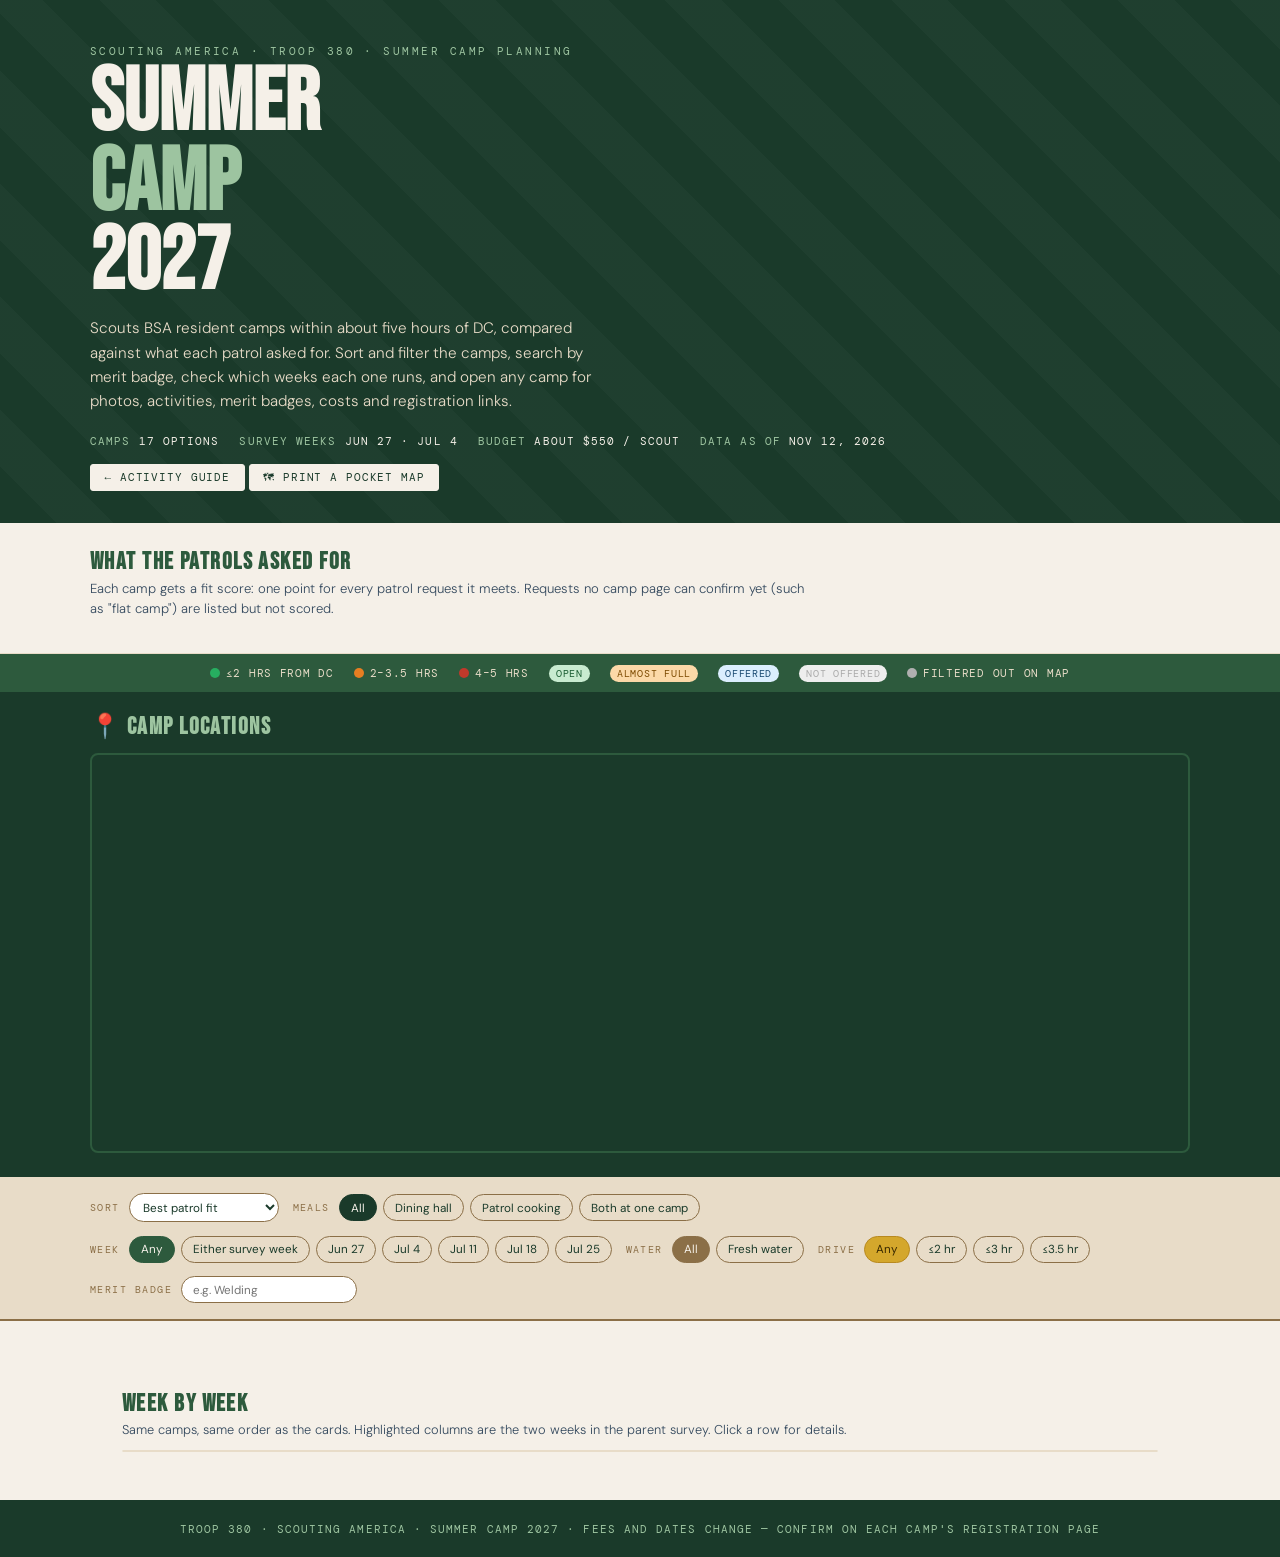
==== summer-camp/index.html @ d1468ee2 "Serve the summer camp page at /summer-camp/ - Move camps.html to summer-camp/index.html (assets via " ====
<!DOCTYPE html>

<html lang="en">
<head>
<meta charset="UTF-8">
<meta name="viewport" content="width=device-width, initial-scale=1.0">
<link rel="canonical" href="https://ajturner.github.io/plan-stuff-a-thon/summer-camp/">
<title>Troop 380 · Summer Camp 2027</title>

<!-- ArcGIS JS SDK 5 -->
<link rel="stylesheet" href="https://js.arcgis.com/5.0/esri/themes/light/main.css">

<!-- Google Fonts -->
<link rel="preconnect" href="https://fonts.googleapis.com">
<link rel="preconnect" href="https://fonts.gstatic.com" crossorigin>
<link href="https://fonts.googleapis.com/css2?family=Bebas+Neue&family=DM+Sans:wght@300;400;500&family=DM+Mono:wght@400;500&display=swap" rel="stylesheet">

<!-- App styles (shared with the activity guide) -->
<link rel="stylesheet" href="../styles.css">

</head>
<body class="camps-page">

<!-- HEADER -->

<header>
  <div class="hdr">
    <div class="troop-label">Scouting America · Troop 380 · Summer Camp Planning</div>
    <h1>Summer<br><em>Camp</em><br>2027</h1>
    <p class="hdr-sub">Scouts BSA resident camps within about five hours of DC, compared against what each patrol asked for. Sort and filter the camps, search by merit badge, check which weeks each one runs, and open any camp for photos, activities, merit badges, costs and registration links.</p>
    <div class="hdr-meta">
      <div><span>Camps</span> <b id="hdrCount">17 options</b></div>
      <div><span>Survey weeks</span> <b>Jun 27 · Jul 4</b></div>
      <div><span>Budget</span> <b>About $550 / Scout</b></div>
      <div><span>Data as of</span> <b>Nov 12, 2026</b></div>
    </div>
    <a class="print-btn page-link" href="../">&#8592; Activity guide</a>
    <a class="print-btn page-link" href="https://ajturner.github.io/pocketmaps/app.html?url=https%3A%2F%2Fajturner.github.io%2Fplan-stuff-a-thon%2Fcamps.geojson&amp;title=Troop+380+Summer+Camp+2027&amp;subtitle=Scout+camps+within+5+hours+of+DC&amp;name=Name&amp;desc=Summary&amp;qrlink=%7BLink%7D" target="_blank" rel="noopener">&#128506; Print a pocket map</a>
  </div>
</header>

<!-- PATROL PREFERENCES -->

<section class="pref-wrap" aria-labelledby="prefTitle">
  <div class="pref-inner">
    <h2 id="prefTitle">What the patrols asked for</h2>
    <p class="pref-sub">Each camp gets a fit score: one point for every patrol request it meets. Requests no camp page can confirm yet (such as "flat camp") are listed but not scored.</p>
    <div class="pref-grid" id="prefGrid"></div>
  </div>
</section>

<!-- LEGEND -->

<div class="legend">
  <div class="leg-item"><div class="leg-dot ld-near"></div>≤2 hrs from DC</div>
  <div class="leg-item"><div class="leg-dot ld-mid"></div>2–3.5 hrs</div>
  <div class="leg-item"><div class="leg-dot ld-far"></div>4–5 hrs</div>
  <div class="leg-item"><span class="wk-pill wk-open">Open</span></div>
  <div class="leg-item"><span class="wk-pill wk-almost">Almost full</span></div>
  <div class="leg-item"><span class="wk-pill wk-listed">Offered</span></div>
  <div class="leg-item"><span class="wk-pill wk-none">Not offered</span></div>
  <div class="leg-item"><div class="leg-dot ld-muted"></div>Filtered out on map</div>
</div>

<!-- MAP -->

<div id="map-wrap">
  <h2>📍 Camp Locations</h2>
  <div id="mapView"></div>
</div>

<!-- SORT + FILTERS -->

<div class="filters">
  <div class="filters-inner">
    <div class="fg">
      <label class="flabel" for="sortSel">Sort</label>
      <select id="sortSel" class="sort-sel">
        <option value="fit">Best patrol fit</option>
        <option value="drive">Shortest drive</option>
        <option value="cost">Lowest youth cost</option>
        <option value="weeks">Most weeks offered</option>
        <option value="merits">Most merit badges</option>
        <option value="name">Name A–Z</option>
      </select>
    </div>
    <div class="fg">
      <span class="flabel">Meals</span>
      <button class="fb on" data-g="meals" data-v="all">All</button>
      <button class="fb" data-g="meals" data-v="dh">Dining hall</button>
      <button class="fb" data-g="meals" data-v="pc">Patrol cooking</button>
      <button class="fb" data-g="meals" data-v="both">Both at one camp</button>
    </div>
    <div class="fg">
      <span class="flabel">Week</span>
      <button class="fb on-t" data-g="week" data-v="all">Any</button>
      <button class="fb" data-g="week" data-v="survey">Either survey week</button>
      <button class="fb" data-g="week" data-v="06-27">Jun 27</button>
      <button class="fb" data-g="week" data-v="07-04">Jul 4</button>
      <button class="fb" data-g="week" data-v="07-11">Jul 11</button>
      <button class="fb" data-g="week" data-v="07-18">Jul 18</button>
      <button class="fb" data-g="week" data-v="07-25">Jul 25</button>
    </div>
    <div class="fg">
      <span class="flabel">Water</span>
      <button class="fb on-s" data-g="water" data-v="all">All</button>
      <button class="fb" data-g="water" data-v="fresh">Fresh water</button>
    </div>
    <div class="fg">
      <span class="flabel">Drive</span>
      <button class="fb on-b" data-g="drive" data-v="all">Any</button>
      <button class="fb" data-g="drive" data-v="120">≤2 hr</button>
      <button class="fb" data-g="drive" data-v="180">≤3 hr</button>
      <button class="fb" data-g="drive" data-v="210">≤3.5 hr</button>
    </div>
    <div class="fg">
      <label class="flabel" for="mbSearch">Merit badge</label>
      <input id="mbSearch" class="mb-search" list="mbList" type="search" placeholder="e.g. Welding" autocomplete="off">
      <datalist id="mbList"></datalist>
    </div>
    <div id="countBadge"></div>
  </div>
</div>

<!-- CARDS -->

<main class="main">
  <div class="grid" id="grid"></div>

  <section class="wk-section" aria-labelledby="wkTitle">
    <h2 id="wkTitle" class="wk-title">Week by week</h2>
    <p class="wk-sub">Same camps, same order as the cards. Highlighted columns are the two weeks in the parent survey. Click a row for details.</p>
    <div class="wk-scroll"><table class="wk-table" id="wkTable"></table></div>
  </section>
</main>

<footer>Troop 380 · Scouting America · Summer Camp 2027 · Fees and dates change — confirm on each camp's registration page</footer>

<!-- OVERLAY -->

<div id="overlay" class="overlay" role="dialog" aria-modal="true" aria-label="Camp details">
  <div class="ol-panel">
    <button class="ol-close" id="olClose" aria-label="Close">✕</button>
    <div class="gallery" id="gallery">
      <button class="g-nav g-prev" id="gPrev" aria-label="Previous photo">&#8249;</button>
      <button class="g-nav g-next" id="gNext" aria-label="Next photo">&#8250;</button>
      <div class="g-dots" id="gDots"></div>
      <div class="g-cap"  id="gCap"></div>
    </div>
    <div class="ol-body">
      <div class="ol-title" id="olTitle"></div>
      <div class="ol-meta"  id="olMeta"></div>
      <p   class="ol-desc"  id="olDesc"></p>
      <div class="ol-weeks" id="olWeeks"></div>
      <div class="detail-grid" id="olGrid"></div>
      <div id="olMerits"></div>
      <div id="olFit"></div>
    </div>
  </div>
</div>

<script type="module" src="../camps.js"></script>

</body>
</html>
---- styles.css ----
/* ── TOKENS ── */
:root {
  --forest: #1a3a2a; --pine: #2d5a3d; --moss: #6b9c78; --fern: #9dc4a0;
  --cream: #f5f0e8; --sand: #e8dcc8; --bark: #8b6f47; --slate: #34495e;
  --c-near: #27ae60; --c-mid: #e67e22; --c-far: #c0392b; --c-xfar: #5b3a8c;
}
* { box-sizing: border-box; margin: 0; padding: 0; }
html, body { height: 100%; }
body { font-family: 'DM Sans', sans-serif; background: var(--cream); color: var(--forest); }

/* ── HEADER ── */
header {
  background: var(--forest); color: var(--cream);
  padding: 2.75rem 2rem 2rem; position: relative; overflow: hidden;
}
header::before {
  content: ''; position: absolute; inset: 0;
  background: repeating-linear-gradient(45deg, transparent, transparent 40px,
    rgba(255,255,255,.025) 40px, rgba(255,255,255,.025) 80px);
  pointer-events: none;
}
.hdr { max-width: 1100px; margin: 0 auto; position: relative; }
.troop-label {
  font-family: 'DM Mono', monospace; font-size: .7rem;
  letter-spacing: .22em; text-transform: uppercase; color: var(--fern); margin-bottom: .4rem;
}
h1 {
  font-family: 'Bebas Neue', sans-serif;
  font-size: clamp(2.8rem, 7vw, 5.5rem); line-height: .9;
  color: var(--cream); margin-bottom: .9rem;
}
h1 em { color: var(--fern); font-style: normal; }
.hdr-sub { font-size: .95rem; color: var(--sand); max-width: 520px; line-height: 1.6; font-weight: 300; }
.hdr-meta {
  margin-top: 1.25rem; display: flex; flex-wrap: wrap; gap: 1.25rem;
  font-family: 'DM Mono', monospace; font-size: .68rem; letter-spacing: .1em; text-transform: uppercase;
}
.hdr-meta span { color: var(--fern); }
.hdr-meta b { color: var(--cream); font-weight: 400; }

/* ── LEGEND ── */
.legend {
  background: var(--pine); padding: .65rem 2rem;
  display: flex; flex-wrap: wrap; gap: 1.25rem; justify-content: center;
}
.leg-item {
  display: flex; align-items: center; gap: .35rem;
  font-family: 'DM Mono', monospace; font-size: .66rem;
  color: var(--sand); letter-spacing: .07em; text-transform: uppercase;
}
.leg-dot { width: 10px; height: 10px; border-radius: 50%; flex-shrink: 0; }
.leg-pill {
  padding: 2px 8px; border-radius: 3px;
  font-family: 'DM Mono', monospace; font-size: .62rem;
}

/* ── MAP ── */
#map-wrap { background: var(--forest); padding: 1.25rem 2rem 1.5rem; }
#map-wrap h2 {
  font-family: 'Bebas Neue', sans-serif; font-size: 1.5rem;
  color: var(--fern); letter-spacing: .06em;
  max-width: 1100px; margin: 0 auto .75rem;
}
#mapView {
  height: 400px; max-width: 1100px; margin: 0 auto;
  border-radius: 8px; border: 2px solid var(--pine);
  overflow: hidden;
}

/* ── FILTERS ── */
.filters {
  background: var(--sand); padding: 1rem 2rem;
  border-bottom: 2px solid var(--bark);
  position: sticky; top: 0; z-index: 100;
}
.filters-inner {
  max-width: 1100px; margin: 0 auto;
  display: flex; flex-wrap: wrap; gap: .85rem; align-items: center;
}
.fg { display: flex; flex-wrap: wrap; gap: .35rem; align-items: center; }
.flabel {
  font-family: 'DM Mono', monospace; font-size: .62rem;
  letter-spacing: .15em; text-transform: uppercase;
  color: var(--bark); margin-right: .2rem; white-space: nowrap;
}
.fb {
  padding: .28rem .7rem; border: 1.5px solid var(--bark); border-radius: 20px;
  background: transparent; color: var(--forest);
  font-family: 'DM Sans', sans-serif; font-size: .73rem;
  cursor: pointer; transition: all .14s; white-space: nowrap;
}
.fb:hover { background: var(--forest); color: var(--cream); border-color: var(--forest); }
.fb.on { background: var(--forest); color: var(--cream); border-color: var(--forest); }
.fb.on-t { background: var(--pine); color: var(--cream); border-color: var(--pine); }
.fb.on-s { background: var(--bark); color: var(--cream); border-color: var(--bark); }
.fb.on-b { background: #d4a72c; color: #3a2a00; border-color: #b8891f; }
.fb.on-h { background: #5b3a8c; color: #fff; border-color: #43296a; }
#countBadge {
  margin-left: auto; font-family: 'DM Mono', monospace;
  font-size: .68rem; color: var(--bark); letter-spacing: .07em; white-space: nowrap;
}

/* ── GRID ── */
.main { max-width: 1100px; margin: 0 auto; padding: 1.75rem 2rem 3rem; }
.grid { display: grid; grid-template-columns: repeat(auto-fill, minmax(295px, 1fr)); gap: 1.1rem; }

/* ── CARD ── */
.card {
  background: #fff; border-radius: 8px; border: 1.5px solid var(--sand);
  overflow: hidden; display: flex; flex-direction: column;
  cursor: pointer; transition: transform .14s, box-shadow .14s;
}
.card:hover { transform: translateY(-3px); box-shadow: 0 8px 22px rgba(26,58,42,.13); }
.card:focus-visible { outline: 2px solid var(--pine); outline-offset: 2px; }
.c-stripe { height: 5px; }
.s-near { background: var(--c-near); }
.s-mid  { background: var(--c-mid);  }
.s-far  { background: var(--c-far);  }
.s-xfar { background: var(--c-xfar); }
.c-body { padding: .95rem 1.05rem .8rem; flex: 1; display: flex; flex-direction: column; gap: .5rem; }
.c-top  { display: flex; justify-content: space-between; align-items: flex-start; gap: .45rem; }
.c-title {
  font-family: 'Bebas Neue', sans-serif; font-size: 1.1rem;
  letter-spacing: .04em; color: var(--forest); line-height: 1.1; flex: 1;
}
.dbadge {
  font-family: 'DM Mono', monospace; font-size: .63rem;
  padding: 2px 7px; border-radius: 3px; white-space: nowrap; flex-shrink: 0; font-weight: 500;
}
.d-near { background: #d5f5e0; color: #1a6b37; }
.d-mid  { background: #fde8cc; color: #7d4b0a; }
.d-far  { background: #fad7d5; color: #7b1c19; }
.d-xfar { background: #e6dcf5; color: #3d2463; }

/* Season dots */
.seas { display: flex; gap: 3px; }
.sd {
  width: 22px; height: 16px; border-radius: 3px;
  font-size: .58rem; font-family: 'DM Mono', monospace;
  display: flex; align-items: center; justify-content: center;
  font-weight: 500; opacity: .2;
}
.sd.on { opacity: 1; }
.sd-sp { background: #c8ebd0; color: #1a5c32; }
.sd-su { background: #fce4b0; color: #7d4a00; }
.sd-fa { background: #f5c8a8; color: #7d3010; }
.sd-wi { background: #c8dcf0; color: #1a3a5c; }

/* Tag badges */
.tags { display: flex; flex-wrap: wrap; gap: 3px; }
.tag {
  font-size: .62rem; padding: 2px 7px; border-radius: 3px;
  font-family: 'DM Mono', monospace; letter-spacing: .03em; font-weight: 500;
}
.t-day   { background: #dbeefe; color: #1a4a72; }
.t-over  { background: #e8dff8; color: #3d2070; }
.t-bike  { background: #fff0cc; color: #7d5200; }
.t-beach { background: #ccf0ea; color: #0a5a4a; }
.t-merit { background: #fce4ee; color: #72103a; }
.t-bsa   { background: #ffe0cc; color: #7d3000; }
.t-baloo { background: #fff3b0; color: #6a4f00; border: 1px solid #d4a72c; }
.t-ha    { background: #e6dcf5; color: #3d2463; border: 1px solid #5b3a8c; }
.t-def   { background: #eee;    color: #555;    }

.c-desc { font-size: .8rem; color: var(--slate); line-height: 1.55; font-weight: 300; flex: 1; }
.c-cost { display: flex; align-items: center; gap: .35rem; }
.cost-lbl { font-family: 'DM Mono', monospace; font-size: .58rem; text-transform: uppercase; letter-spacing: .1em; color: var(--bark); }
.cost-val { font-family: 'DM Mono', monospace; font-size: .73rem; font-weight: 500; color: var(--forest); }
.c-foot { padding: .55rem 1.05rem .7rem; border-top: 1px solid var(--sand); }
.detail-btn {
  font-size: .7rem; font-family: 'DM Mono', monospace; color: var(--pine);
  background: none; border: 1px solid var(--pine); border-radius: 3px;
  padding: 3px 9px; cursor: pointer; letter-spacing: .04em; text-transform: uppercase;
  transition: all .14s;
}
.detail-btn:hover { background: var(--pine); color: var(--cream); }

.empty {
  grid-column: 1 / -1; text-align: center; padding: 3.5rem 2rem; color: var(--bark);
  font-size: .9rem;
}

/* ── OVERLAY ── */
.overlay {
  display: none; position: fixed; inset: 0; z-index: 500;
  background: rgba(10,20,15,.8); backdrop-filter: blur(3px);
  overflow-y: auto; padding: 1.5rem 1rem;
  align-items: flex-start; justify-content: center;
}
.overlay.open { display: flex; }
.ol-panel {
  background: var(--cream); border-radius: 10px;
  max-width: 760px; width: 100%; position: relative;
  overflow: hidden; box-shadow: 0 18px 55px rgba(0,0,0,.45);
  margin: auto;
}
.ol-close {
  position: absolute; top: .85rem; right: .85rem; z-index: 10;
  background: rgba(0,0,0,.48); color: #fff; border: none;
  border-radius: 50%; width: 32px; height: 32px; font-size: 1rem;
  cursor: pointer; display: flex; align-items: center; justify-content: center;
  transition: background .14s; line-height: 1;
}
.ol-close:hover { background: var(--c-far); }

/* Gallery */
.gallery {
  position: relative; height: 270px; background: var(--forest);
  overflow: hidden; flex-shrink: 0;
}
.g-img {
  position: absolute; inset: 0; width: 100%; height: 100%;
  object-fit: cover; opacity: 0; transition: opacity .3s;
}
.g-img.on { opacity: 1; }
.g-nav {
  position: absolute; top: 50%; transform: translateY(-50%);
  background: rgba(0,0,0,.42); color: #fff; border: none;
  border-radius: 50%; width: 34px; height: 34px; font-size: 1.2rem;
  cursor: pointer; z-index: 3; display: flex; align-items: center;
  justify-content: center; transition: background .14s; line-height: 1; padding: 0;
}
.g-nav:hover { background: rgba(0,0,0,.72); }
.g-prev { left: .65rem; } .g-next { right: .65rem; }
.g-dots {
  position: absolute; bottom: 2.6rem; left: 50%;
  transform: translateX(-50%); display: flex; gap: .35rem; z-index: 3;
}
.g-dot {
  width: 7px; height: 7px; border-radius: 50%; border: none; padding: 0;
  background: rgba(255,255,255,.38); cursor: pointer; transition: background .14s;
}
.g-dot.on { background: #fff; }
.g-cap {
  position: absolute; bottom: 0; left: 0; right: 0; z-index: 3;
  padding: .4rem .7rem; min-height: 1.8rem;
  background: linear-gradient(transparent, rgba(0,0,0,.52));
  font-size: .62rem; font-family: 'DM Mono', monospace;
  color: rgba(255,255,255,.82); letter-spacing: .04em; text-transform: uppercase;
}
.g-loader {
  position: absolute; inset: 0; z-index: 2;
  display: flex; flex-direction: column;
  align-items: center; justify-content: center; gap: .65rem;
  color: rgba(255,255,255,.55); font-family: 'DM Mono', monospace;
  font-size: .72rem; letter-spacing: .07em;
}
.spinner {
  width: 28px; height: 28px; border-radius: 50%;
  border: 3px solid rgba(255,255,255,.18);
  border-top-color: rgba(255,255,255,.72);
  animation: spin .75s linear infinite;
}
@keyframes spin { to { transform: rotate(360deg); } }
.g-empty {
  position: absolute; inset: 0; z-index: 2;
  display: flex; align-items: center; justify-content: center;
  color: rgba(255,255,255,.38); font-family: 'DM Mono', monospace;
  font-size: .78rem; text-align: center; padding: 1rem;
}

/* Overlay body */
.ol-body { padding: 1.35rem 1.5rem 1.5rem; }
.ol-title {
  font-family: 'Bebas Neue', sans-serif; font-size: 1.7rem;
  letter-spacing: .05em; color: var(--forest); margin-bottom: .55rem; line-height: 1;
}
.ol-meta { display: flex; flex-wrap: wrap; gap: .38rem; margin-bottom: .8rem; }
.ol-desc { font-size: .88rem; color: var(--slate); line-height: 1.65; margin-bottom: 1.15rem; font-weight: 300; }
.detail-grid { display: grid; grid-template-columns: 1fr 1fr; gap: .9rem; margin-bottom: .9rem; }
.dbox { background: #fff; border: 1px solid var(--sand); border-radius: 6px; padding: .8rem; }
.dbox-title {
  font-family: 'DM Mono', monospace; font-size: .62rem;
  text-transform: uppercase; letter-spacing: .12em;
  color: var(--bark); margin-bottom: .5rem;
}
.cost-big { font-family: 'Bebas Neue', sans-serif; font-size: 1.35rem; color: var(--pine); letter-spacing: .05em; }
.cost-note { font-size: .76rem; color: var(--slate); margin-top: .2rem; font-weight: 300; line-height: 1.5; }
.site-link {
  display: inline-block; margin-top: .45rem; font-size: .7rem;
  font-family: 'DM Mono', monospace; color: #2471a3;
  text-decoration: none; border-bottom: 1px solid #2471a3;
}
.site-link:hover { color: var(--pine); border-color: var(--pine); }
.req-list { list-style: none; display: flex; flex-direction: column; gap: .32rem; }
.req-list li {
  font-size: .8rem; color: var(--slate); line-height: 1.45;
  padding-left: 1rem; position: relative;
}
.req-list li::before { content: '→'; position: absolute; left: 0; color: var(--moss); font-size: .72rem; }
.merits-box { background: #fff; border: 1px solid var(--sand); border-radius: 6px; padding: .8rem; }
.merit-chips { display: flex; flex-wrap: wrap; gap: .38rem; margin-top: .38rem; }
.merit-chip {
  background: #fce4ee; color: #72103a; border-radius: 4px;
  padding: 2px 9px; font-family: 'DM Mono', monospace; font-size: .67rem; font-weight: 500;
}

/* ── OVERLAY MINI-MAPS ── */
.ol-maps {
  display: grid; grid-template-columns: 3fr 2fr; gap: .75rem; margin-bottom: 1.15rem;
}
.ol-map-label {
  font-family: 'DM Mono', monospace; font-size: .62rem;
  text-transform: uppercase; letter-spacing: .12em;
  color: var(--bark); margin-bottom: .3rem;
}
#olMapDetail, #olMapContext {
  height: 200px; border-radius: 6px;
  border: 1px solid var(--sand); overflow: hidden;
}

/* ArcGIS popup overrides */
.esri-widget { font-family: 'DM Sans', sans-serif !important; }
.esri-popup__header-title { font-family: 'Bebas Neue', sans-serif !important; font-size: 1.05rem !important; }

/* Footer */
footer {
  background: var(--forest); color: var(--fern); text-align: center;
  padding: 1.35rem; font-family: 'DM Mono', monospace;
  font-size: .67rem; letter-spacing: .1em; text-transform: uppercase;
}

@media (max-width: 600px) {
  header, #map-wrap, .filters, .main { padding-left: 1rem; padding-right: 1rem; }
  #mapView { height: 260px; }
  .detail-grid { grid-template-columns: 1fr; }
  .overlay { padding: .5rem; }
  .ol-body { padding: 1rem; }
  .gallery { height: 200px; }
  .ol-maps { grid-template-columns: 1fr; }
}

/* ═══════════════════════════════════════════════════════════════════════════
   PRINT BUTTONS (screen)
   ═══════════════════════════════════════════════════════════════════════════ */
.print-btn {
  display: inline-flex; align-items: center; gap: .35rem;
  padding: .35rem .85rem; margin-top: 1rem;
  background: var(--cream); color: var(--forest);
  border: 1.5px solid var(--cream); border-radius: 3px;
  font-family: 'DM Mono', monospace; font-size: .68rem;
  letter-spacing: .08em; text-transform: uppercase;
  cursor: pointer; transition: all .14s;
}
.print-btn:hover { background: var(--fern); border-color: var(--fern); color: var(--forest); }
.print-btn-inline {
  background: transparent; color: var(--pine); border-color: var(--pine);
  margin-top: 1rem; padding: .3rem .7rem; font-size: .66rem;
}
.print-btn-inline:hover { background: var(--pine); color: var(--cream); }

/* Notes section in overlay — hidden on screen, only shown when printing single */
.notes-block { display: none; }

/* ═══════════════════════════════════════════════════════════════════════════
   PRINT STYLES — MODE A: full index (everything visible)
   Used when printing without .print-single class on body
   ═══════════════════════════════════════════════════════════════════════════ */
@media print {
  /* Reset page setup */
  @page {
    size: letter portrait;
    margin: 0.5in;
  }
  html, body { background: #fff !important; color: #000 !important; }
  body { font-family: 'DM Sans', Arial, sans-serif; font-size: 10pt; }

  /* Hide interactive / non-printable elements */
  .filters, .legend, footer, .overlay, .print-btn, #map-wrap,
  .leaflet-container, .esri-view, .detail-btn, .c-foot {
    display: none !important;
  }

  /* Header — compact print version */
  header {
    background: #fff !important; color: #000 !important;
    padding: 0 0 .25in 0 !important; border-bottom: 2px solid #1a3a2a;
    margin-bottom: .25in;
  }
  header::before { display: none !important; }
  .troop-label { color: #2d5a3d !important; font-size: 8pt; margin-bottom: 4pt; }
  h1 {
    color: #1a3a2a !important; font-size: 32pt !important;
    line-height: 1 !important; margin-bottom: 6pt !important;
  }
  h1 br { display: inline; }
  h1 br + em::before { content: ' '; }
  h1 em { color: #2d5a3d !important; }
  .hdr-sub { color: #333 !important; font-size: 9pt; margin-bottom: 4pt; }
  .hdr-meta { font-size: 8pt; color: #555 !important; gap: .75rem; margin-top: 4pt; }
  .hdr-meta span { color: #2d5a3d !important; }
  .hdr-meta b { color: #000 !important; }

  /* Card grid — 2 columns for print */
  .main { padding: 0 !important; max-width: none !important; }
  .grid {
    grid-template-columns: 1fr 1fr !important;
    gap: 8pt !important;
  }

  /* Cards — print appearance */
  .card {
    background: #fff !important; box-shadow: none !important;
    border: 1px solid #888 !important; border-radius: 4pt !important;
    transform: none !important; page-break-inside: avoid;
    break-inside: avoid;
  }
  .c-stripe { height: 3pt !important; }
  .s-near { background: #27ae60 !important; -webkit-print-color-adjust: exact; print-color-adjust: exact; }
  .s-mid  { background: #e67e22 !important; -webkit-print-color-adjust: exact; print-color-adjust: exact; }
  .s-far  { background: #c0392b !important; -webkit-print-color-adjust: exact; print-color-adjust: exact; }
  .s-xfar { background: #5b3a8c !important; -webkit-print-color-adjust: exact; print-color-adjust: exact; }
  .c-body { padding: 6pt 8pt !important; gap: 4pt !important; }
  .c-title { font-size: 12pt !important; color: #000 !important; }
  .c-desc { font-size: 8.5pt !important; color: #333 !important; line-height: 1.35 !important; }
  .dbadge, .tag, .sd {
    -webkit-print-color-adjust: exact !important;
    print-color-adjust: exact !important;
  }
  .sd { width: 18pt !important; height: 12pt !important; font-size: 6pt !important; }
  .tag { font-size: 6.5pt !important; padding: 1pt 5pt !important; }
  .dbadge { font-size: 7pt !important; }
  .cost-lbl { font-size: 6.5pt !important; }
  .cost-val { font-size: 8pt !important; }

  /* Force colors to print on Chrome/Edge/Safari */
  * {
    -webkit-print-color-adjust: exact !important;
    print-color-adjust: exact !important;
  }
}

/* ═══════════════════════════════════════════════════════════════════════════
   PRINT STYLES — MODE B: single activity sheet (one-pager)
   Activated when body has .print-single class
   ═══════════════════════════════════════════════════════════════════════════ */
@media print {
  body.print-single header,
  body.print-single .grid,
  body.print-single .main,
  body.print-single .legend {
    display: none !important;
  }

  /* Show overlay panel as the print content, but stripped of overlay backdrop */
  body.print-single .overlay {
    display: block !important;
    position: static !important;
    background: none !important;
    backdrop-filter: none !important;
    padding: 0 !important;
    overflow: visible !important;
  }
  body.print-single .ol-panel {
    box-shadow: none !important;
    border-radius: 0 !important;
    max-width: none !important;
    width: 100% !important;
    background: #fff !important;
    margin: 0 !important;
  }
  body.print-single .ol-close,
  body.print-single .g-nav,
  body.print-single .g-dots,
  body.print-single .print-btn,
  body.print-single .g-loader,
  body.print-single .ol-maps {
    display: none !important;
  }

  /* Print header for single activity sheet */
  body.print-single .ol-panel::before {
    content: 'Troop 380  ·  Activity Planning Sheet';
    display: block;
    font-family: 'DM Mono', monospace;
    font-size: 8pt;
    letter-spacing: .15em;
    text-transform: uppercase;
    color: #2d5a3d;
    border-bottom: 2px solid #1a3a2a;
    padding-bottom: 4pt;
    margin-bottom: 8pt;
  }

  /* Gallery — show only the active image, smaller for print */
  body.print-single .gallery {
    height: 2in !important;
    background: #fff !important;
    border: 1px solid #ccc;
    margin-bottom: 10pt;
    page-break-inside: avoid;
  }
  body.print-single .g-img {
    position: static !important;
    height: 100% !important;
    width: 100% !important;
    object-fit: cover !important;
    display: none !important;
  }
  body.print-single .g-img.on {
    display: block !important;
    opacity: 1 !important;
  }
  body.print-single .g-cap {
    position: static !important;
    background: none !important;
    color: #555 !important;
    font-size: 7.5pt !important;
    padding: 2pt 0 !important;
    text-align: left;
  }
  body.print-single .g-empty {
    color: #888 !important;
    font-size: 9pt !important;
  }

  /* Body of the activity sheet */
  body.print-single .ol-body { padding: 0 !important; }
  body.print-single .ol-title {
    font-size: 26pt !important;
    color: #1a3a2a !important;
    margin-bottom: 6pt !important;
  }
  body.print-single .ol-meta {
    margin-bottom: 8pt !important;
    gap: 4pt !important;
  }
  body.print-single .ol-meta .tag,
  body.print-single .ol-meta .dbadge {
    font-size: 8pt !important;
    padding: 2pt 7pt !important;
  }
  body.print-single .ol-desc {
    font-size: 10pt !important;
    color: #222 !important;
    margin-bottom: 10pt !important;
  }

  body.print-single .detail-grid {
    grid-template-columns: 1fr 1fr !important;
    gap: 8pt !important;
    margin-bottom: 8pt !important;
  }
  body.print-single .dbox {
    border: 1px solid #888 !important;
    background: #fafaf5 !important;
    padding: 7pt !important;
    page-break-inside: avoid;
  }
  body.print-single .dbox-title {
    font-size: 7.5pt !important;
    color: #2d5a3d !important;
    margin-bottom: 4pt !important;
  }
  body.print-single .cost-big {
    font-size: 18pt !important;
    color: #2d5a3d !important;
  }
  body.print-single .cost-note {
    font-size: 8.5pt !important;
    color: #333 !important;
  }
  body.print-single .req-list li {
    font-size: 8.5pt !important;
    color: #222 !important;
  }
  body.print-single .req-list li::before { color: #2d5a3d !important; }
  body.print-single .site-link {
    color: #2471a3 !important;
    border-bottom: none !important;
    font-size: 8pt !important;
  }
  body.print-single .site-link::after { content: ' (' attr(href) ')'; font-size: 7pt; color: #555; }

  body.print-single .merits-box {
    border: 1px solid #888 !important;
    padding: 7pt !important;
    margin-bottom: 10pt !important;
    page-break-inside: avoid;
  }
  body.print-single .merit-chip {
    font-size: 8pt !important;
    padding: 1pt 7pt !important;
    background: #fce4ee !important;
    color: #72103a !important;
    -webkit-print-color-adjust: exact !important;
    print-color-adjust: exact !important;
  }

  /* Notes section — visible only when printing single */
  body.print-single .notes-block {
    display: block !important;
    margin-top: 14pt;
    page-break-inside: avoid;
  }
  body.print-single .notes-title {
    font-family: 'DM Mono', monospace;
    font-size: 8pt;
    color: #2d5a3d;
    text-transform: uppercase;
    letter-spacing: .12em;
    margin-bottom: 6pt;
    border-bottom: 1px solid #1a3a2a;
    padding-bottom: 3pt;
  }
  body.print-single .notes-grid {
    display: grid;
    grid-template-columns: 1fr 1fr;
    gap: 10pt;
    margin-bottom: 10pt;
  }
  body.print-single .notes-field {
    border: 1px solid #888;
    padding: 6pt;
    background: #fff;
  }
  body.print-single .notes-label {
    font-family: 'DM Mono', monospace;
    font-size: 7pt;
    color: #2d5a3d;
    text-transform: uppercase;
    letter-spacing: .1em;
    margin-bottom: 3pt;
  }
  body.print-single .notes-lines {
    border: 1px solid #888;
    padding: 6pt;
    min-height: 1.2in;
    background-image: repeating-linear-gradient(
      transparent, transparent 18pt,
      #ddd 18pt, #ddd 18.5pt
    );
    background-size: 100% 18.5pt;
  }
  body.print-single .notes-lines-large {
    min-height: 2in;
  }
  body.print-single .notes-lines-label {
    font-family: 'DM Mono', monospace;
    font-size: 7pt;
    color: #2d5a3d;
    text-transform: uppercase;
    letter-spacing: .1em;
    margin-bottom: 4pt;
  }

  /* Print footer — small line of text at bottom of single sheet */
  body.print-single .ol-panel::after {
    content: 'Scouting America · Troop 380 · Plan-Stuff-A-Thon';
    display: block;
    margin-top: 14pt;
    padding-top: 4pt;
    border-top: 1px solid #ccc;
    font-family: 'DM Mono', monospace;
    font-size: 7pt;
    letter-spacing: .12em;
    text-transform: uppercase;
    color: #888;
    text-align: center;
  }
}

/* ═══════════════════════════════════════════════════════════════════════════
   MAP POPUP — built as DOM nodes by buildPopupNode() in app.js
   ═══════════════════════════════════════════════════════════════════════════ */
.map-pop { font-family: 'DM Sans', sans-serif; font-size: 13px; line-height: 1.5; }
.map-pop-title {
  font-family: 'Bebas Neue', sans-serif; font-size: 1.1rem;
  letter-spacing: .04em; color: #1a3a2a; margin-bottom: 3px;
}
.map-pop-meta { font-family: 'DM Mono', monospace; font-size: .68rem; color: #8b6f47; }
.map-pop-cost {
  font-family: 'DM Mono', monospace; font-size: .72rem;
  color: #2d5a3d; font-weight: 500; margin: 4px 0;
}
.map-pop-btn {
  margin-top: 6px; padding: 4px 12px; background: #2d5a3d; color: #fff;
  border: none; border-radius: 3px; font-size: .68rem;
  font-family: 'DM Mono', monospace; cursor: pointer;
  text-transform: uppercase; letter-spacing: .04em;
}
.map-pop-btn:hover { background: #1a3a2a; }
.map-pop-btn:focus-visible { outline: 2px solid #1a3a2a; outline-offset: 2px; }

/* ═══════════════════════════════════════════════════════════════════════════
   SUMMER CAMP PAGE — camps.html / camps.js
   Reuses the header, legend, map, filter bar, card, and overlay styles above.
   ═══════════════════════════════════════════════════════════════════════════ */

/* Link between the two pages (styled like the print button) */
.page-link { text-decoration: none; }

/* Legend dots for camps.html (no inline styles in markup) */
.ld-near  { background: var(--c-near); }
.ld-mid   { background: var(--c-mid); }
.ld-far   { background: var(--c-far); }
.ld-muted { background: #b0b0b0; }

/* Patrol preferences panel */
.pref-wrap { background: var(--cream); padding: 1.5rem 2rem 1.25rem; border-bottom: 1px solid var(--sand); }
.pref-inner { max-width: 1100px; margin: 0 auto; }
.pref-inner h2 {
  font-family: 'Bebas Neue', sans-serif; font-size: 1.5rem;
  letter-spacing: .06em; color: var(--pine);
}
.pref-sub { font-size: .82rem; color: var(--slate); font-weight: 300; margin: .2rem 0 .85rem; max-width: 720px; line-height: 1.55; }
.pref-grid { display: grid; grid-template-columns: repeat(auto-fill, minmax(190px, 1fr)); gap: .7rem; }
.pref-card { background: #fff; border: 1.5px solid var(--sand); border-radius: 8px; padding: .7rem .85rem; }
.pref-code {
  float: right; font-family: 'DM Mono', monospace; font-size: .62rem;
  background: var(--forest); color: var(--cream); padding: 1px 6px; border-radius: 3px;
}
.pref-name { font-family: 'Bebas Neue', sans-serif; font-size: 1.15rem; letter-spacing: .04em; color: var(--forest); margin-bottom: .3rem; }
.pref-list { list-style: none; display: flex; flex-direction: column; gap: .2rem; }
.pref-list li { font-size: .78rem; color: var(--slate); padding-left: .9rem; position: relative; line-height: 1.4; }
.pref-list li::before { content: '•'; position: absolute; left: .1rem; color: var(--moss); }
.pref-list li.pref-na { color: #888; }
.pref-note { font-size: .66rem; font-style: italic; }

/* Sort select in the filter bar */
.sort-sel {
  padding: .28rem .6rem; border: 1.5px solid var(--bark); border-radius: 20px;
  background: #fff; color: var(--forest);
  font-family: 'DM Sans', sans-serif; font-size: .73rem; cursor: pointer;
}

/* Extra tag colors */
.t-meal-dh { background: #dbeefe; color: #1a4a72; }
.t-meal-pc { background: #ffe0cc; color: #7d3000; }
.t-meal-hs { background: #fff0cc; color: #7d5200; }
.t-salt    { background: #f5d5d0; color: #7d2010; }

/* Card extras */
.c-place { font-family: 'DM Mono', monospace; font-size: .64rem; color: var(--bark); letter-spacing: .03em; }

/* Week strip and pills */
.wk-strip { display: flex; flex-wrap: wrap; gap: 3px; align-items: center; }
.wk-cell {
  font-family: 'DM Mono', monospace; font-size: .6rem; padding: 2px 5px;
  border-radius: 3px; border: 1.5px solid transparent; min-width: 2.4rem; text-align: center;
}
.wk-survey { border-color: #b8891f; }
.wk-unknown { font-family: 'DM Mono', monospace; font-size: .62rem; color: #888; margin-left: .3rem; }
.wk-pill {
  display: inline-block; font-family: 'DM Mono', monospace; font-size: .6rem;
  padding: 2px 7px; border-radius: 10px; white-space: nowrap;
}
.wk-open   { background: #c8ebd0; color: #1a5c32; }
.wk-almost { background: #fcd9a8; color: #7d4a00; }
.wk-full   { background: #f5c0b8; color: #7d2010; }
.wk-listed { background: #dbeefe; color: #1a4a72; }
.wk-none   { background: #eee; color: #aaa; }

/* Patrol fit bar */
.fit { display: flex; align-items: center; gap: .5rem; }
.fit-lbl { font-family: 'DM Mono', monospace; font-size: .6rem; text-transform: uppercase; letter-spacing: .08em; color: var(--bark); white-space: nowrap; }
.fit-lbl b { color: var(--forest); font-weight: 500; }
.fit-track {
  flex: 1; height: 7px; border: none; border-radius: 4px; overflow: hidden;
  background: var(--sand); appearance: none; -webkit-appearance: none;
}
.fit-track::-webkit-progress-bar   { background: var(--sand); border-radius: 4px; }
.fit-track::-webkit-progress-value { background: var(--moss); border-radius: 4px; }
.fit-track::-moz-progress-bar      { background: var(--moss); border-radius: 4px; }

/* Week-by-week table */
.wk-section { margin-top: 2.5rem; }
.wk-title { font-family: 'Bebas Neue', sans-serif; font-size: 1.5rem; letter-spacing: .06em; color: var(--pine); }
.wk-sub { font-size: .8rem; color: var(--slate); font-weight: 300; margin: .2rem 0 .75rem; }
.wk-scroll { overflow-x: auto; border: 1.5px solid var(--sand); border-radius: 8px; background: #fff; }
.wk-table { border-collapse: collapse; width: 100%; font-size: .76rem; }
.wk-table th {
  font-family: 'DM Mono', monospace; font-size: .6rem; text-transform: uppercase;
  letter-spacing: .08em; color: var(--bark); text-align: left;
  padding: .55rem .6rem; background: var(--cream); border-bottom: 1.5px solid var(--sand); white-space: nowrap;
}
.wk-table td { padding: .45rem .6rem; border-bottom: 1px solid var(--sand); color: var(--slate); white-space: nowrap; }
.wk-table tbody tr { cursor: pointer; }
.wk-table tbody tr:hover, .wk-table tbody tr:focus-visible { background: #f7f3ec; outline: none; }
.wk-th-camp, .wk-td-camp { position: sticky; left: 0; background: inherit; }
.wk-td-camp { font-weight: 500; color: var(--forest); background: #fff; }
.wk-table tbody tr:hover .wk-td-camp { background: #f7f3ec; }
.wk-th-survey { background: #fdecc8 !important; color: #7d4a00 !important; }
.wk-td-survey { background: #fffaf0; }
.wk-dash { color: #ccc; }

/* Overlay extras */
.ol-weeks { background: #fff; border: 1px solid var(--sand); border-radius: 6px; padding: .8rem; margin-bottom: .9rem; }
.cost-sub { font-family: 'DM Mono', monospace; font-size: .7rem; color: var(--bark); margin-top: .1rem; }
.ol-links { display: flex; flex-direction: column; align-items: flex-start; gap: .1rem; }
.dbox-title-gap { margin-top: .85rem; }
.fit-row { display: flex; gap: .6rem; align-items: baseline; padding: .35rem 0; border-top: 1px dashed var(--sand); }
.fit-row:first-of-type { border-top: none; }
.fit-patrol { font-family: 'DM Mono', monospace; font-size: .66rem; color: var(--forest); min-width: 8.5rem; }
.fit-patrol span { color: var(--bark); }
.fit-asks { display: flex; flex-wrap: wrap; gap: .3rem; }
.ask { font-size: .68rem; padding: 2px 7px; border-radius: 3px; font-family: 'DM Mono', monospace; }
.ask-yes { background: #c8ebd0; color: #1a5c32; }
.ask-no  { background: #f5c0b8; color: #7d2010; }
.ask-unk { background: #eee; color: #666; }
.ask-na  { background: transparent; color: #999; border: 1px dashed #ccc; }

@media (max-width: 600px) {
  .pref-wrap { padding-left: 1rem; padding-right: 1rem; }
  .fit-row { flex-direction: column; gap: .25rem; }
}

/* Merit badges on the camp page */
.mb-search {
  padding: .28rem .7rem; border: 1.5px solid var(--bark); border-radius: 20px;
  background: #fff; color: var(--forest); font-family: 'DM Sans', sans-serif; font-size: .73rem; width: 11rem;
}
.c-merits { font-family: 'DM Mono', monospace; font-size: .62rem; color: var(--bark); letter-spacing: .03em; }
.mb-box { margin-bottom: .9rem; }
.mb-area { margin-top: .55rem; }
.mb-area-name { font-family: 'DM Mono', monospace; font-size: .6rem; text-transform: uppercase; letter-spacing: .08em; color: var(--pine); }
.merit-chip.merit-hit { background: #72103a; color: #fff; }

/* Camps page: the activity guide's print modes do not apply */
@media print {
  .camps-page #map-wrap, .camps-page .filters, .camps-page .overlay { display: none !important; }
}
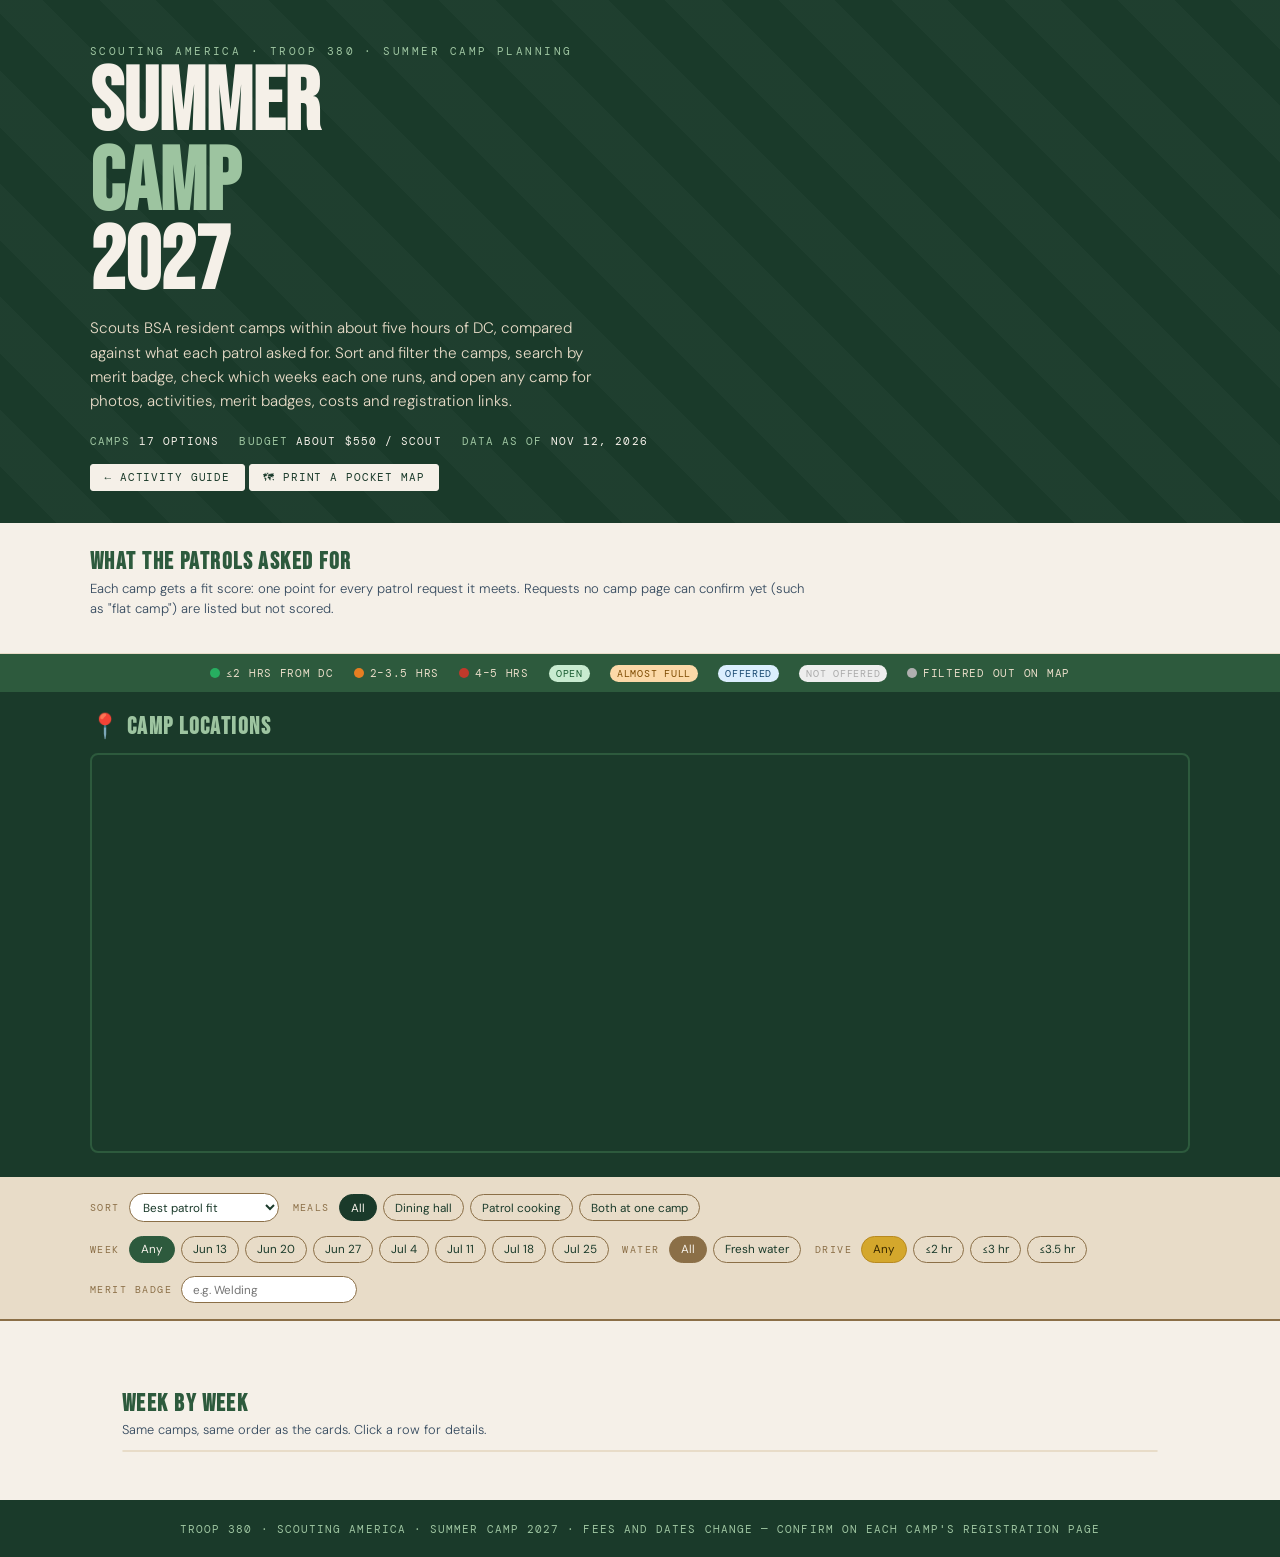
==== commit 4d65e598: "Remove survey-week dates from summer camp page Drop the survey weeks header line, the 'Either survey" ====
--- a/summer-camp/index.html
+++ b/summer-camp/index.html
@@ -30,7 +30,6 @@
     <p class="hdr-sub">Scouts BSA resident camps within about five hours of DC, compared against what each patrol asked for. Sort and filter the camps, search by merit badge, check which weeks each one runs, and open any camp for photos, activities, merit badges, costs and registration links.</p>
     <div class="hdr-meta">
       <div><span>Camps</span> <b id="hdrCount">17 options</b></div>
-      <div><span>Survey weeks</span> <b>Jun 27 · Jul 4</b></div>
       <div><span>Budget</span> <b>About $550 / Scout</b></div>
       <div><span>Data as of</span> <b>Nov 12, 2026</b></div>
     </div>
@@ -94,7 +93,8 @@
     <div class="fg">
       <span class="flabel">Week</span>
       <button class="fb on-t" data-g="week" data-v="all">Any</button>
-      <button class="fb" data-g="week" data-v="survey">Either survey week</button>
+      <button class="fb" data-g="week" data-v="06-13">Jun 13</button>
+      <button class="fb" data-g="week" data-v="06-20">Jun 20</button>
       <button class="fb" data-g="week" data-v="06-27">Jun 27</button>
       <button class="fb" data-g="week" data-v="07-04">Jul 4</button>
       <button class="fb" data-g="week" data-v="07-11">Jul 11</button>
@@ -129,7 +129,7 @@
 
   <section class="wk-section" aria-labelledby="wkTitle">
     <h2 id="wkTitle" class="wk-title">Week by week</h2>
-    <p class="wk-sub">Same camps, same order as the cards. Highlighted columns are the two weeks in the parent survey. Click a row for details.</p>
+    <p class="wk-sub">Same camps, same order as the cards. Click a row for details.</p>
     <div class="wk-scroll"><table class="wk-table" id="wkTable"></table></div>
   </section>
 </main>
--- a/styles.css
+++ b/styles.css
@@ -739,7 +739,6 @@
   font-family: 'DM Mono', monospace; font-size: .6rem; padding: 2px 5px;
   border-radius: 3px; border: 1.5px solid transparent; min-width: 2.4rem; text-align: center;
 }
-.wk-survey { border-color: #b8891f; }
 .wk-unknown { font-family: 'DM Mono', monospace; font-size: .62rem; color: #888; margin-left: .3rem; }
 .wk-pill {
   display: inline-block; font-family: 'DM Mono', monospace; font-size: .6rem;
@@ -780,8 +779,6 @@
 .wk-th-camp, .wk-td-camp { position: sticky; left: 0; background: inherit; }
 .wk-td-camp { font-weight: 500; color: var(--forest); background: #fff; }
 .wk-table tbody tr:hover .wk-td-camp { background: #f7f3ec; }
-.wk-th-survey { background: #fdecc8 !important; color: #7d4a00 !important; }
-.wk-td-survey { background: #fffaf0; }
 .wk-dash { color: #ccc; }
 
 /* Overlay extras */
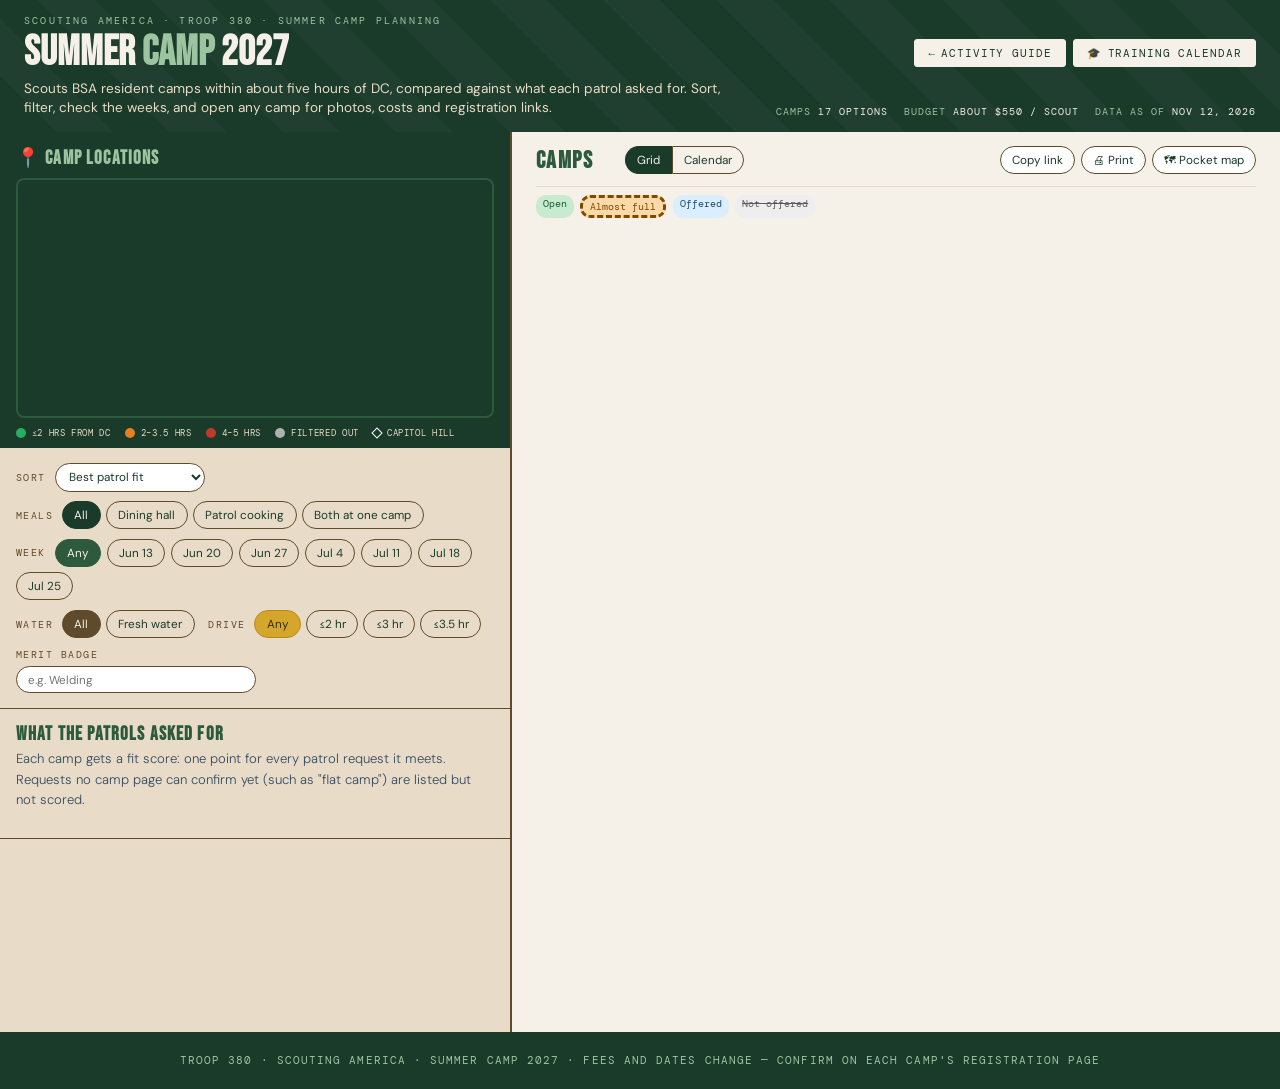
==== commit 584692cc: "Shared layout, in-pane details, shareable links, print and pocket map tools Activity guide and summe" ====
--- a/summer-camp/index.html
+++ b/summer-camp/index.html
@@ -19,145 +19,202 @@
 <link rel="stylesheet" href="../styles.css">
 
 </head>
-<body class="camps-page">
+<body class="camps-page app-page">
+
+<a class="tr-skip" href="#results">Skip to camp results</a>
 
 <!-- HEADER -->
 
 <header>
   <div class="hdr">
     <div class="troop-label">Scouting America · Troop 380 · Summer Camp Planning</div>
-    <h1>Summer<br><em>Camp</em><br>2027</h1>
-    <p class="hdr-sub">Scouts BSA resident camps within about five hours of DC, compared against what each patrol asked for. Sort and filter the camps, search by merit badge, check which weeks each one runs, and open any camp for photos, activities, merit badges, costs and registration links.</p>
+    <h1>Summer <em>Camp</em> 2027</h1>
+    <p class="hdr-sub">Scouts BSA resident camps within about five hours of DC, compared against what each patrol asked for. Sort, filter, check the weeks, and open any camp for photos, costs and registration links.</p>
     <div class="hdr-meta">
       <div><span>Camps</span> <b id="hdrCount">17 options</b></div>
       <div><span>Budget</span> <b>About $550 / Scout</b></div>
       <div><span>Data as of</span> <b>Nov 12, 2026</b></div>
     </div>
-    <a class="print-btn page-link" href="../">&#8592; Activity guide</a>
-    <a class="print-btn page-link" href="https://ajturner.github.io/pocketmaps/app.html?url=https%3A%2F%2Fajturner.github.io%2Fplan-stuff-a-thon%2Fcamps.geojson&amp;title=Troop+380+Summer+Camp+2027&amp;subtitle=Scout+camps+within+5+hours+of+DC&amp;name=Name&amp;desc=Summary&amp;qrlink=%7BLink%7D" target="_blank" rel="noopener">&#128506; Print a pocket map</a>
+    <nav class="hdr-links" aria-label="Other pages">
+      <a class="print-btn page-link" href="../"><span aria-hidden="true">&#8592;</span> Activity guide</a>
+      <a class="print-btn page-link" href="../training/"><span aria-hidden="true">🎓</span> Training calendar</a>
+    </nav>
   </div>
 </header>
 
-<!-- PATROL PREFERENCES -->
-
-<section class="pref-wrap" aria-labelledby="prefTitle">
-  <div class="pref-inner">
-    <h2 id="prefTitle">What the patrols asked for</h2>
-    <p class="pref-sub">Each camp gets a fit score: one point for every patrol request it meets. Requests no camp page can confirm yet (such as "flat camp") are listed but not scored.</p>
-    <div class="pref-grid" id="prefGrid"></div>
-  </div>
-</section>
-
-<!-- LEGEND -->
-
-<div class="legend">
-  <div class="leg-item"><div class="leg-dot ld-near"></div>≤2 hrs from DC</div>
-  <div class="leg-item"><div class="leg-dot ld-mid"></div>2–3.5 hrs</div>
-  <div class="leg-item"><div class="leg-dot ld-far"></div>4–5 hrs</div>
-  <div class="leg-item"><span class="wk-pill wk-open">Open</span></div>
-  <div class="leg-item"><span class="wk-pill wk-almost">Almost full</span></div>
-  <div class="leg-item"><span class="wk-pill wk-listed">Offered</span></div>
-  <div class="leg-item"><span class="wk-pill wk-none">Not offered</span></div>
-  <div class="leg-item"><div class="leg-dot ld-muted"></div>Filtered out on map</div>
+<div class="tr-split">
+
+<!-- LEFT: MAP, FILTERS, PATROL REQUESTS -->
+
+<aside class="tr-left" aria-label="Map, filters and patrol requests">
+
+  <div id="map-wrap">
+    <h2 id="mapTitle"><span aria-hidden="true">📍</span> Camp Locations</h2>
+    <div id="mapView" role="group" aria-labelledby="mapTitle" aria-describedby="mapHelp"></div>
+    <p class="sr-only" id="mapHelp">Map of the camps. Hovering a marker names the camp and clicking it opens the camp's details. Every camp is also listed in the results, where it can be opened from the keyboard.</p>
+    <div class="legend" aria-label="Map legend">
+      <div class="leg-item"><div class="leg-dot ld-near"></div>≤2 hrs from DC</div>
+      <div class="leg-item"><div class="leg-dot ld-mid"></div>2–3.5 hrs</div>
+      <div class="leg-item"><div class="leg-dot ld-far"></div>4–5 hrs</div>
+      <div class="leg-item"><div class="leg-dot ld-muted"></div>Filtered out</div>
+      <div class="leg-item"><div class="leg-dot tr-dot-home"></div>Capitol Hill</div>
+    </div>
+  </div>
+
+  <div class="filters" id="filterSheet" aria-labelledby="sheetTitle">
+    <div class="tr-sheet-head">
+      <h2 class="wk-title" id="sheetTitle">Sort and filter</h2>
+      <button type="button" class="fb on" id="filterClose">Done</button>
+    </div>
+    <div class="filters-inner">
+      <div class="fg">
+        <label class="flabel" for="sortSel">Sort</label>
+        <select id="sortSel" class="sort-sel">
+          <option value="fit">Best patrol fit</option>
+          <option value="drive">Shortest drive</option>
+          <option value="cost">Lowest youth cost</option>
+          <option value="weeks">Most weeks offered</option>
+          <option value="merits">Most merit badges</option>
+          <option value="name">Name A–Z</option>
+        </select>
+      </div>
+      <div class="fg" role="group" aria-labelledby="lblMeals">
+        <span class="flabel" id="lblMeals">Meals</span>
+        <button type="button" class="fb on" data-g="meals" data-v="all">All</button>
+        <button type="button" class="fb" data-g="meals" data-v="dh">Dining hall</button>
+        <button type="button" class="fb" data-g="meals" data-v="pc">Patrol cooking</button>
+        <button type="button" class="fb" data-g="meals" data-v="both">Both at one camp</button>
+      </div>
+      <div class="fg" role="group" aria-labelledby="lblWeek">
+        <span class="flabel" id="lblWeek">Week</span>
+        <button type="button" class="fb on-t" data-g="week" data-v="all">Any</button>
+        <button type="button" class="fb" data-g="week" data-v="06-13">Jun 13</button>
+        <button type="button" class="fb" data-g="week" data-v="06-20">Jun 20</button>
+        <button type="button" class="fb" data-g="week" data-v="06-27">Jun 27</button>
+        <button type="button" class="fb" data-g="week" data-v="07-04">Jul 4</button>
+        <button type="button" class="fb" data-g="week" data-v="07-11">Jul 11</button>
+        <button type="button" class="fb" data-g="week" data-v="07-18">Jul 18</button>
+        <button type="button" class="fb" data-g="week" data-v="07-25">Jul 25</button>
+      </div>
+      <div class="fg" role="group" aria-labelledby="lblWater">
+        <span class="flabel" id="lblWater">Water</span>
+        <button type="button" class="fb on-s" data-g="water" data-v="all">All</button>
+        <button type="button" class="fb" data-g="water" data-v="fresh">Fresh water</button>
+      </div>
+      <div class="fg" role="group" aria-labelledby="lblDrive">
+        <span class="flabel" id="lblDrive">Drive</span>
+        <button type="button" class="fb on-b" data-g="drive" data-v="all">Any</button>
+        <button type="button" class="fb" data-g="drive" data-v="120">≤2 hr</button>
+        <button type="button" class="fb" data-g="drive" data-v="180">≤3 hr</button>
+        <button type="button" class="fb" data-g="drive" data-v="210">≤3.5 hr</button>
+      </div>
+      <div class="fg">
+        <label class="flabel" for="mbSearch">Merit badge</label>
+        <input id="mbSearch" class="mb-search" list="mbList" type="search" placeholder="e.g. Welding" autocomplete="off">
+        <datalist id="mbList"></datalist>
+      </div>
+    </div>
+  </div>
+
+  <section class="pref-wrap" aria-labelledby="prefTitle">
+    <div class="pref-inner">
+      <h2 id="prefTitle">What the patrols asked for</h2>
+      <p class="pref-sub">Each camp gets a fit score: one point for every patrol request it meets. Requests no camp page can confirm yet (such as "flat camp") are listed but not scored.</p>
+      <div class="pref-grid" id="prefGrid"></div>
+    </div>
+  </section>
+
+</aside>
+
+<!-- RIGHT: RESULTS -->
+
+<main class="main tr-right" id="results" tabindex="-1">
+
+  <!-- Print only: the filters in effect and a QR code back to this view -->
+  <div class="tr-print-head">
+    <p class="tr-print-filters" id="printFilters"></p>
+    <div class="tr-print-qr" id="printQr" aria-hidden="true"></div>
+  </div>
+
+  <div id="listView">
+    <div class="tr-results-head">
+      <h2 class="wk-title" id="resultsTitle" tabindex="-1">Camps</h2>
+      <div id="countBadge" role="status" aria-live="polite"></div>
+      <div class="tr-view" role="group" aria-label="View camps as">
+        <button type="button" class="fb on" data-view="grid" aria-pressed="true">Grid</button>
+        <button type="button" class="fb" data-view="calendar" aria-pressed="false">Calendar</button>
+      </div>
+      <button type="button" class="fb tr-filter-open" id="filterOpen" aria-controls="filterSheet" aria-expanded="false">Filters</button>
+      <div class="tr-tools" role="group" aria-label="Share and print">
+        <button type="button" class="fb tr-copy" data-copy-link>Copy link</button>
+        <button type="button" class="fb tr-copy" data-print><span aria-hidden="true">🖨</span> Print</button>
+        <button type="button" class="fb tr-copy" data-pocket><span aria-hidden="true">🗺</span> Pocket map <span class="sr-only">(opens in a new tab)</span></button>
+      </div>
+      <ul class="tr-active" id="activeBar" aria-label="Filters in effect" hidden></ul>
+    </div>
+
+    <div id="gridView">
+      <div class="wk-key" aria-label="Week status key">
+        <span class="wk-pill wk-open">Open</span>
+        <span class="wk-pill wk-almost">Almost full</span>
+        <span class="wk-pill wk-listed">Offered</span>
+        <span class="wk-pill wk-none">Not offered</span>
+      </div>
+
+      <div class="grid" id="grid"></div>
+    </div>
+
+    <section class="wk-section" id="calView" aria-labelledby="wkTitle" hidden>
+      <h2 id="wkTitle" class="wk-title">Week by week</h2>
+      <p class="wk-sub">The same camps as the grid, in the same order, with each week's status. Choose a camp name for its details.</p>
+      <div class="wk-scroll" tabindex="0" role="region" aria-labelledby="wkTitle"><table class="wk-table" id="wkTable"></table></div>
+    </section>
+  </div>
+
+  <!-- One camp, shown in place of the list so the map stays in view -->
+  <div id="detailView" hidden>
+    <div class="tr-results-head">
+      <button type="button" class="fb on" id="detailBack"><span aria-hidden="true">&#8592;</span> Back to all results</button>
+      <div class="tr-tools" role="group" aria-label="Share and print">
+        <button type="button" class="fb tr-copy" data-copy-link>Copy link</button>
+        <button type="button" class="fb tr-copy" data-print><span aria-hidden="true">🖨</span> Print</button>
+      </div>
+      <span class="tr-detail-hint">Its location is highlighted on the map</span>
+    </div>
+    <div id="overlay" class="overlay" role="region" aria-labelledby="olTitle">
+    <div class="ol-panel">
+        <div class="gallery" id="gallery">
+          <button type="button" class="g-nav g-prev" id="gPrev" aria-label="Previous photo"><span aria-hidden="true">&#8249;</span></button>
+          <button type="button" class="g-nav g-next" id="gNext" aria-label="Next photo"><span aria-hidden="true">&#8250;</span></button>
+          <div class="g-dots" id="gDots"></div>
+          <div class="g-cap"  id="gCap"></div>
+        </div>
+        <div class="ol-body">
+          <h2 class="ol-title" id="olTitle" tabindex="-1"></h2>
+          <div class="ol-meta"  id="olMeta"></div>
+          <p   class="ol-desc"  id="olDesc"></p>
+          <div class="ol-weeks" id="olWeeks"></div>
+          <div class="detail-grid" id="olGrid"></div>
+          <div id="olMerits"></div>
+          <div id="olFit"></div>
+        </div>
+      </div>
+    </div>
+  </div>
+
+</main>
+
 </div>
 
-<!-- MAP -->
-
-<div id="map-wrap">
-  <h2>📍 Camp Locations</h2>
-  <div id="mapView"></div>
-</div>
-
-<!-- SORT + FILTERS -->
-
-<div class="filters">
-  <div class="filters-inner">
-    <div class="fg">
-      <label class="flabel" for="sortSel">Sort</label>
-      <select id="sortSel" class="sort-sel">
-        <option value="fit">Best patrol fit</option>
-        <option value="drive">Shortest drive</option>
-        <option value="cost">Lowest youth cost</option>
-        <option value="weeks">Most weeks offered</option>
-        <option value="merits">Most merit badges</option>
-        <option value="name">Name A–Z</option>
-      </select>
-    </div>
-    <div class="fg">
-      <span class="flabel">Meals</span>
-      <button class="fb on" data-g="meals" data-v="all">All</button>
-      <button class="fb" data-g="meals" data-v="dh">Dining hall</button>
-      <button class="fb" data-g="meals" data-v="pc">Patrol cooking</button>
-      <button class="fb" data-g="meals" data-v="both">Both at one camp</button>
-    </div>
-    <div class="fg">
-      <span class="flabel">Week</span>
-      <button class="fb on-t" data-g="week" data-v="all">Any</button>
-      <button class="fb" data-g="week" data-v="06-13">Jun 13</button>
-      <button class="fb" data-g="week" data-v="06-20">Jun 20</button>
-      <button class="fb" data-g="week" data-v="06-27">Jun 27</button>
-      <button class="fb" data-g="week" data-v="07-04">Jul 4</button>
-      <button class="fb" data-g="week" data-v="07-11">Jul 11</button>
-      <button class="fb" data-g="week" data-v="07-18">Jul 18</button>
-      <button class="fb" data-g="week" data-v="07-25">Jul 25</button>
-    </div>
-    <div class="fg">
-      <span class="flabel">Water</span>
-      <button class="fb on-s" data-g="water" data-v="all">All</button>
-      <button class="fb" data-g="water" data-v="fresh">Fresh water</button>
-    </div>
-    <div class="fg">
-      <span class="flabel">Drive</span>
-      <button class="fb on-b" data-g="drive" data-v="all">Any</button>
-      <button class="fb" data-g="drive" data-v="120">≤2 hr</button>
-      <button class="fb" data-g="drive" data-v="180">≤3 hr</button>
-      <button class="fb" data-g="drive" data-v="210">≤3.5 hr</button>
-    </div>
-    <div class="fg">
-      <label class="flabel" for="mbSearch">Merit badge</label>
-      <input id="mbSearch" class="mb-search" list="mbList" type="search" placeholder="e.g. Welding" autocomplete="off">
-      <datalist id="mbList"></datalist>
-    </div>
-    <div id="countBadge"></div>
-  </div>
-</div>
-
-<!-- CARDS -->
-
-<main class="main">
-  <div class="grid" id="grid"></div>
-
-  <section class="wk-section" aria-labelledby="wkTitle">
-    <h2 id="wkTitle" class="wk-title">Week by week</h2>
-    <p class="wk-sub">Same camps, same order as the cards. Click a row for details.</p>
-    <div class="wk-scroll"><table class="wk-table" id="wkTable"></table></div>
-  </section>
-</main>
-
 <footer>Troop 380 · Scouting America · Summer Camp 2027 · Fees and dates change — confirm on each camp's registration page</footer>
 
-<!-- OVERLAY -->
-
-<div id="overlay" class="overlay" role="dialog" aria-modal="true" aria-label="Camp details">
-  <div class="ol-panel">
-    <button class="ol-close" id="olClose" aria-label="Close">✕</button>
-    <div class="gallery" id="gallery">
-      <button class="g-nav g-prev" id="gPrev" aria-label="Previous photo">&#8249;</button>
-      <button class="g-nav g-next" id="gNext" aria-label="Next photo">&#8250;</button>
-      <div class="g-dots" id="gDots"></div>
-      <div class="g-cap"  id="gCap"></div>
-    </div>
-    <div class="ol-body">
-      <div class="ol-title" id="olTitle"></div>
-      <div class="ol-meta"  id="olMeta"></div>
-      <p   class="ol-desc"  id="olDesc"></p>
-      <div class="ol-weeks" id="olWeeks"></div>
-      <div class="detail-grid" id="olGrid"></div>
-      <div id="olMerits"></div>
-      <div id="olFit"></div>
-    </div>
-  </div>
-</div>
+<!-- Hover card for map markers and week cells -->
+
+<div class="tr-tip" id="hoverTip" aria-hidden="true" hidden></div>
+
+<!-- Backdrop behind the filter sheet on phones -->
+
+<div class="tr-sheet-backdrop" id="sheetBackdrop"></div>
 
 <script type="module" src="../camps.js"></script>
 
--- a/styles.css
+++ b/styles.css
@@ -817,3 +817,454 @@
 @media print {
   .camps-page #map-wrap, .camps-page .filters, .camps-page .overlay { display: none !important; }
 }
+
+/* ═══════════════════════════════════════════════════════════════════════════
+   TRAINING PAGE — training/index.html / training.js
+   Reuses the header, legend, map, filter bar, card, and overlay styles above.
+   ═══════════════════════════════════════════════════════════════════════════ */
+
+:root { --tr-youth: #2f7fbf; --tr-adult: #c0562b; --tr-both: #5b3a8c; }
+
+/* Audience colors: legend dots, card stripes, calendar days */
+.tr-dot-youth, .tr-bg-youth { background: var(--tr-youth); }
+.tr-dot-adult, .tr-bg-adult { background: var(--tr-adult); }
+.tr-dot-both,  .tr-bg-both  { background: var(--tr-both); }
+.tr-aud-youth { background: #dbeefe; color: #1a4a72; }
+.tr-aud-adult { background: #ffe0cc; color: #7d3000; }
+.tr-aud-both  { background: #e6dcf5; color: #3d2463; }
+
+/* The legend's last item is a sentence, not a swatch */
+.training-page .legend .leg-item:last-child { font-style: italic; }
+.app-page .hdr-sub { max-width: 600px; }
+.app-page .filters select.sort-sel { max-width: 15rem; }
+.app-page [hidden] { display: none !important; }
+
+/* Calendar: a grid of mini months */
+.tr-cal-section { margin-bottom: 2.25rem; }
+.tr-cal { display: grid; grid-template-columns: repeat(auto-fill, minmax(215px, 1fr)); gap: .9rem; }
+.tr-month { background: #fff; border: 1.5px solid var(--sand); border-radius: 8px; padding: .7rem .75rem .8rem; }
+.tr-month-name { font-family: 'Bebas Neue', sans-serif; font-size: 1.1rem; letter-spacing: .05em; color: var(--forest); margin-bottom: .35rem; }
+.tr-dow, .tr-days { display: grid; grid-template-columns: repeat(7, 1fr); gap: 2px; }
+.tr-dow span {
+  font-family: 'DM Mono', monospace; font-size: .55rem; text-align: center;
+  color: var(--bark); padding-bottom: .15rem;
+}
+.tr-day {
+  position: relative; aspect-ratio: 1; display: flex; align-items: center; justify-content: center;
+  font-family: 'DM Mono', monospace; font-size: .66rem; color: #9a9a9a;
+  border: 1.5px solid transparent; border-radius: 5px; padding: 0;
+}
+.tr-day-today { border-color: var(--moss); color: var(--forest); }
+.tr-day-ev { color: #fff; font-weight: 500; cursor: pointer; }
+.tr-day-ev:hover { filter: brightness(1.15); }
+.tr-day-ev:focus-visible { outline: 2px solid var(--forest); outline-offset: 1px; }
+.tr-day-on { border-color: var(--forest); box-shadow: 0 0 0 2px #d4a72c; }
+.tr-day-n {
+  position: absolute; top: -4px; right: -4px; min-width: 13px; height: 13px; padding: 0 2px;
+  border-radius: 7px; background: var(--forest); color: var(--cream);
+  font-size: .5rem; line-height: 13px; text-align: center;
+}
+.tr-day-bar {
+  display: flex; align-items: center; gap: .75rem; flex-wrap: wrap;
+  background: #fff3b0; border: 1px solid #d4a72c; border-radius: 6px;
+  padding: .45rem .75rem; margin-bottom: .75rem;
+  font-family: 'DM Mono', monospace; font-size: .7rem; color: #6a4f00;
+}
+
+/* Cards */
+.tr-list-title { margin-bottom: .75rem; }
+.tr-head { display: flex; gap: .75rem; align-items: flex-start; }
+.tr-head-text { display: flex; flex-direction: column; gap: .2rem; min-width: 0; }
+.tr-date {
+  flex-shrink: 0; width: 4.4rem; display: flex; flex-direction: column; align-items: center;
+  background: var(--cream); border: 1px solid var(--sand); border-radius: 6px; padding: .3rem .2rem .35rem;
+}
+.tr-date-m { font-family: 'DM Mono', monospace; font-size: .55rem; text-transform: uppercase; letter-spacing: .06em; color: var(--bark); }
+.tr-date-d { font-family: 'Bebas Neue', sans-serif; font-size: 1.45rem; line-height: 1.05; color: var(--forest); letter-spacing: .02em; }
+.tr-date-w { font-family: 'DM Mono', monospace; font-size: .55rem; color: var(--slate); }
+.training-page .c-desc { flex: 0 1 auto; }
+.training-page .c-cost { margin-top: auto; }
+.tr-council { margin-left: auto; }
+.tr-past { opacity: .6; }
+
+/* Several courses in one map popup */
+.tr-pop-btn { display: block; width: 100%; text-align: left; margin-top: .35rem; }
+
+@media (max-width: 600px) {
+  .tr-cal { grid-template-columns: repeat(auto-fill, minmax(150px, 1fr)); gap: .6rem; }
+}
+
+/* Long cost text stays on one line on a card; the overlay shows it in full */
+.training-page .c-cost { min-width: 0; }
+.training-page .cost-val { overflow: hidden; text-overflow: ellipsis; white-space: nowrap; min-width: 0; }
+.training-page .tr-council { flex-shrink: 0; white-space: nowrap; }
+
+/* Training page layout: facets (map, filters, calendar) on the left, results on the right.
+   The left pane sticks to the viewport and scrolls on its own, so the map and calendar
+   stay in view while the results scroll with the page. */
+.app-page header { padding: 1.5rem 2rem 1.25rem; }
+.app-page .hdr { max-width: none; }
+.app-page h1 { font-size: clamp(2.2rem, 4.5vw, 3.4rem); margin-bottom: .5rem; }
+.app-page .hdr-sub { max-width: 760px; }
+.app-page .hdr-meta { margin-top: .75rem; }
+
+.tr-split { display: grid; grid-template-columns: minmax(380px, 40%) minmax(0, 1fr); align-items: start; }
+.tr-left {
+  position: sticky; top: 0; height: 100vh; overflow-y: auto;
+  background: var(--sand); border-right: 2px solid var(--bark);
+}
+.tr-left #map-wrap { padding: .9rem 1rem .6rem; }
+.tr-left #map-wrap h2 { font-size: 1.2rem; margin-bottom: .5rem; }
+.tr-left #mapView { height: 240px; max-width: none; }
+.tr-left .legend { background: none; padding: .55rem 0 0; gap: .35rem .9rem; justify-content: flex-start; }
+.tr-left .leg-item { font-size: .58rem; }
+.tr-left .filters { position: static; padding: .9rem 1rem; border-bottom: 1px solid var(--bark); }
+.tr-left .filters-inner { gap: .6rem .85rem; }
+.tr-left .tr-cal-section { padding: .9rem 1rem 1.5rem; margin-bottom: 0; }
+.tr-left .tr-cal { grid-template-columns: repeat(auto-fill, minmax(170px, 1fr)); gap: .6rem; }
+
+.tr-right.main { max-width: none; margin: 0; padding: 0 1.5rem 3rem; }
+.tr-right .grid { grid-template-columns: repeat(auto-fill, minmax(260px, 1fr)); }
+.tr-results-head {
+  position: sticky; top: 0; z-index: 50; background: var(--cream);
+  display: flex; flex-wrap: wrap; align-items: center; gap: .4rem 1rem;
+  padding: .9rem 0 .7rem; margin-bottom: .4rem; border-bottom: 1px solid var(--sand);
+}
+.tr-results-head .tr-day-bar { margin: 0; padding: .25rem .6rem; }
+.tr-results-head #countBadge { margin-left: 0; }
+.app-page .c-foot { display: flex; flex-wrap: wrap; align-items: center; gap: .3rem .9rem; }
+.app-page .c-foot .site-link { margin-top: 0; }
+
+/* Narrow screens: one column, facets first */
+@media (max-width: 900px) {
+  .tr-split { grid-template-columns: 1fr; }
+  .tr-left { position: static; height: auto; overflow: visible; border-right: none; border-bottom: 2px solid var(--bark); }
+  .tr-left #mapView { height: 260px; }
+  .tr-right.main { padding: 0 1rem 2.5rem; }
+}
+
+/* Training page: map pinned at the top of the facets pane */
+.tr-left #map-wrap { position: sticky; top: 0; z-index: 20; }
+.tr-dot-home { background: var(--forest); border: 1.5px solid #fff; border-radius: 0; transform: rotate(45deg); width: 8px; height: 8px; }
+
+/* Month names are buttons that filter to that month */
+button.tr-month-name {
+  display: block; width: 100%; text-align: left; background: none; border: none; padding: 0;
+  cursor: pointer; border-radius: 4px;
+}
+button.tr-month-name:hover { color: var(--moss); }
+button.tr-month-name:focus-visible { outline: 2px solid var(--forest); outline-offset: 2px; }
+.tr-month-on { border-color: var(--forest); box-shadow: 0 0 0 2px #d4a72c; }
+
+/* Active picks beside the course count */
+.tr-active { display: flex; flex-wrap: wrap; gap: .35rem; }
+.tr-chip {
+  background: #fff3b0; border: 1px solid #d4a72c; border-radius: 20px; color: #6a4f00;
+  font-family: 'DM Mono', monospace; font-size: .66rem; padding: .22rem .65rem; cursor: pointer;
+}
+.tr-chip:hover { background: #ffe680; }
+.tr-chip:focus-visible { outline: 2px solid var(--forest); outline-offset: 1px; }
+
+/* One course shown in the results pane */
+.tr-detail { padding: .9rem 0 0; max-width: 820px; }
+.tr-detail .ol-title { font-size: 2rem; }
+.tr-detail-hint { font-family: 'DM Mono', monospace; font-size: .64rem; color: var(--bark); }
+
+/* Filter sheet: inert on wide screens */
+.tr-sheet-head, .tr-filter-open, .tr-sheet-backdrop { display: none; }
+
+@media (max-width: 900px) {
+  .tr-left #map-wrap { position: static; }
+  /* Calendar becomes one sideways-scrolling row so the results are not pushed far down */
+  .tr-left .tr-cal { display: flex; overflow-x: auto; scroll-snap-type: x proximity; padding-bottom: .4rem; }
+  .tr-left .tr-month { flex: 0 0 200px; scroll-snap-align: start; }
+  .tr-left .tr-cal-section { padding-bottom: .9rem; }
+
+  .tr-filter-open { display: inline-block; margin-left: auto; }
+  .tr-left .filters {
+    position: fixed; top: auto; left: 0; right: 0; bottom: 0; z-index: 400;
+    max-height: 82vh; overflow-y: auto; padding: 0 1rem 1.5rem;
+    border: none; border-top: 2px solid var(--bark); border-radius: 14px 14px 0 0;
+    box-shadow: 0 -10px 30px rgba(0,0,0,.3);
+    transform: translateY(105%); visibility: hidden;
+    transition: transform .22s ease, visibility 0s linear .22s;
+  }
+  .tr-sheet-on .tr-left .filters { transform: none; visibility: visible; transition: transform .22s ease; }
+  .tr-sheet-head {
+    display: flex; align-items: center; justify-content: space-between;
+    position: sticky; top: 0; background: var(--sand); padding: .9rem 0 .7rem; margin-bottom: .3rem;
+    border-bottom: 1px solid var(--bark); z-index: 1;
+  }
+  .tr-left .filters-inner { flex-direction: column; align-items: stretch; gap: .9rem; padding-top: .6rem; }
+  .tr-left .filters .fg { gap: .45rem; }
+  .tr-left .filters .flabel { flex: 0 0 100%; }
+  .tr-left .filters select.sort-sel { max-width: none; width: 100%; font-size: 1rem; padding: .5rem .7rem; }
+  .tr-left .filters .fb { font-size: .9rem; padding: .45rem .95rem; }
+  .tr-sheet-on .tr-sheet-backdrop { display: block; position: fixed; inset: 0; z-index: 390; background: rgba(10,20,15,.55); }
+  .tr-sheet-on { overflow: hidden; }
+  .tr-detail-hint { flex: 0 0 100%; }
+}
+@media (prefers-reduced-motion: reduce) {
+  .tr-left .filters, .tr-sheet-on .tr-left .filters { transition: none; }
+}
+
+/* Grid children may shrink below their content, so the sideways calendar cannot widen the page */
+.tr-split > * { min-width: 0; }
+
+/* ── Training page: accessibility (WCAG 2.2 AA) ── */
+/* Text colors with at least 4.5:1 on the page's white, cream and sand backgrounds */
+.app-page { --bark: #5f4a2b; --tr-youth: #27679d; --tr-adult: #b04e26; }
+.app-page .tr-day { color: #5c5c5c; }
+.app-page .tr-day-ev { color: #fff; }
+.app-page .tr-day-today { border-color: var(--forest); color: var(--forest); font-weight: 500; }
+.app-page .site-link { color: #1d5f8a; border-color: #1d5f8a; }
+.app-page .empty { color: var(--slate); }
+.app-page .c-desc, .app-page .wk-sub, .app-page .cost-note { font-weight: 400; }
+
+.sr-only {
+  position: absolute; width: 1px; height: 1px; margin: -1px; padding: 0;
+  overflow: hidden; clip: rect(0 0 0 0); clip-path: inset(50%); white-space: nowrap; border: 0;
+}
+.tr-skip {
+  position: absolute; left: .5rem; top: -4rem; z-index: 1000;
+  background: #fff; color: var(--forest); padding: .6rem 1rem; border-radius: 4px;
+  font-family: 'DM Sans', sans-serif; font-size: .9rem; font-weight: 500;
+}
+.tr-skip:focus { top: .5rem; }
+
+/* One focus ring that shows on light and dark backgrounds */
+.app-page :focus-visible {
+  outline: 3px solid #fff; outline-offset: 0;
+  box-shadow: 0 0 0 5px var(--forest);
+}
+.app-page #results:focus, .app-page #resultsTitle:focus, .app-page #olTitle:focus { outline: none; box-shadow: none; }
+
+/* Pointer targets of at least 24 by 24 CSS pixels */
+.tr-left .tr-cal { grid-template-columns: repeat(auto-fill, minmax(210px, 1fr)); }
+.tr-left .tr-month { padding: .7rem .55rem .8rem; }
+.tr-day-ev { min-width: 24px; min-height: 24px; }
+.app-page .detail-btn { padding: 5px 10px; }
+.app-page .fb, .tr-chip { min-height: 28px; }
+button.tr-month-name { min-height: 24px; }
+
+/* Card title is the keyboard way into a course */
+.app-page .card h3.c-title { font-weight: 400; margin: 0; }
+.tr-title-btn {
+  background: none; border: none; padding: 0; margin: 0; cursor: pointer; text-align: left;
+  font: inherit; letter-spacing: inherit; color: inherit; line-height: inherit;
+}
+.tr-title-btn:hover { text-decoration: underline; }
+.app-page h3.dbox-title { font-weight: 400; }
+.app-page .tr-sheet-head h2 { margin: 0; }
+
+/* ── Filter chips above the results ── */
+ul.tr-active { list-style: none; flex: 0 0 100%; }
+.tr-chip-all { background: #fff; border-color: var(--forest); color: var(--forest); }
+.tr-chip-all:hover { background: var(--forest); color: var(--cream); }
+
+/* ── "What" box in a course's details ── */
+.tr-what-wrap { margin-bottom: .9rem; }
+.tr-what { border-left: 5px solid var(--pine); }
+.tr-what-name { font-family: 'Bebas Neue', sans-serif; font-size: 1.25rem; letter-spacing: .04em; color: var(--pine); line-height: 1.15; }
+.tr-what-text { font-size: .95rem; line-height: 1.6; color: #1f2d3a; margin-top: .3rem; }
+
+/* ── Hovering a result: its dates stand out, the others fade ── */
+.tr-cal-hover .tr-day-ev:not(.tr-day-hl) { opacity: .3; }
+.tr-day-hl { border-color: var(--forest); box-shadow: 0 0 0 2px #d4a72c; }
+.app-page .card:hover, .app-page .card:focus-within { border-color: var(--forest); }
+
+/* ── Calendar hover card ── */
+.tr-tip {
+  position: fixed; z-index: 600; width: max-content; max-width: min(300px, calc(100vw - 16px));
+  background: var(--forest); color: var(--cream); border-radius: 8px; padding: .6rem .75rem .65rem;
+  box-shadow: 0 8px 24px rgba(0,0,0,.35); font-family: 'DM Sans', sans-serif; font-size: .78rem; line-height: 1.35;
+}
+.tr-tip-date { font-family: 'DM Mono', monospace; font-size: .64rem; letter-spacing: .1em; text-transform: uppercase; color: var(--fern); margin-bottom: .35rem; }
+.tr-tip ul { list-style: none; display: flex; flex-direction: column; gap: .4rem; }
+.tr-tip li { display: flex; gap: .45rem; align-items: flex-start; color: var(--sand); }
+.tr-tip li b { color: #fff; font-weight: 500; }
+.tr-tip-dot { width: 9px; height: 9px; border-radius: 50%; border: 1.5px solid #fff; flex-shrink: 0; margin-top: .25rem; }
+.tr-tip-more { margin-top: .4rem; font-size: .7rem; color: var(--fern); }
+
+@media (max-width: 900px) {
+  .tr-left .tr-month { flex: 0 0 225px; }
+}
+
+/* Months scrolled into view must clear the pinned map */
+@media (min-width: 901px) { .tr-left .tr-month { scroll-margin-top: 330px; scroll-margin-bottom: 12px; } }
+.tr-title-btn { display: inline-block; min-height: 24px; min-width: 24px; }
+
+/* ═══════════════════════════════════════════════════════════════════════════
+   SHARED APP LAYOUT — activity guide, summer camp and training pages
+   body.app-page: facets pane (.tr-left) beside results (.tr-right), filter chips,
+   hover card, phone filter sheet and the WCAG 2.2 AA rules above. The "tr-"
+   prefix is historical: these classes started on the training page.
+   ═══════════════════════════════════════════════════════════════════════════ */
+.app-page h1 br { display: none; }
+.app-page .tr-left .legend .leg-pill { font-size: .56rem; padding: 1px 6px; }
+.ld-xfar { background: var(--c-xfar); }
+.tr-left .pref-wrap { padding: .9rem 1rem; border-bottom: 1px solid var(--bark); background: none; }
+.tr-left .pref-grid { grid-template-columns: repeat(auto-fill, minmax(150px, 1fr)); gap: .5rem; }
+.tr-left .filters .mb-search { width: 100%; max-width: 15rem; }
+.tr-right .wk-section { margin-top: 2rem; }
+.app-page .tr-right.main .empty { padding: 2.5rem 1rem; }
+
+/* Text and state colors that were under 4.5:1 */
+.app-page .wk-none { background: #eee; color: #5c5c5c; text-decoration: line-through; }
+.app-page .wk-almost { border-style: dashed; border-color: #7d4a00; }
+.app-page .wk-unknown, .app-page .pref-list li.pref-na { color: #5c5c5c; }
+.app-page .wk-dash { color: #5c5c5c; }
+.app-page .map-pop-meta { color: var(--bark); }
+.app-page .ask-na { color: #5c5c5c; border-color: #8a8a8a; }
+.app-page .ask-unk { color: #444; }
+.app-page .ol-desc { font-weight: 400; }
+/* A season the activity does not run in: greyed and struck through, not just faded */
+.app-page .sd { opacity: 1; }
+.app-page .sd:not(.on) { background: #eee; color: #5c5c5c; text-decoration: line-through; }
+/* Photo caption and loading text over the dark gallery */
+.app-page .g-cap { color: #fff; background: linear-gradient(transparent, rgba(0,0,0,.78)); }
+.app-page .g-loader, .app-page .g-empty { color: #fff; }
+
+/* Targets of at least 24 by 24 CSS pixels */
+.app-page .g-dot { width: 24px; height: 24px; background: none; position: relative; }
+.app-page .g-dot::after {
+  content: ''; position: absolute; inset: 8px; border-radius: 50%;
+  background: rgba(255,255,255,.5); border: 1px solid rgba(0,0,0,.45);
+}
+.app-page .g-dot.on::after { background: #fff; }
+.app-page .g-dots { gap: 0; }
+.app-page .wk-cell { min-height: 20px; }
+.app-page .wk-cell[data-tip] { cursor: default; }
+.app-page .ol-title:focus { outline: none; box-shadow: none; }
+.app-page .wk-table tbody tr:focus-visible { outline: 3px solid var(--forest); outline-offset: -3px; box-shadow: none; }
+.wk-open-btn {
+  background: none; border: none; padding: 0; font: inherit; color: inherit; cursor: pointer;
+  text-align: left; min-height: 24px; text-decoration: underline;
+}
+
+/* Printing: the split collapses and the facets pane is left out */
+@media print {
+  .tr-split { display: block !important; }
+  .tr-left, .tr-results-head, .tr-skip, .tr-tip, .tr-sheet-backdrop { display: none !important; }
+  .tr-right.main { padding: 0 !important; }
+}
+.wk-key { display: flex; flex-wrap: wrap; gap: .4rem; margin: .5rem 0 .9rem; }
+.tr-left .pref-inner h2 { font-size: 1.2rem; }
+.app-page .wk-scroll:focus-visible { outline: 3px solid var(--forest); box-shadow: none; }
+/* Keeps the table's screen-reader-only text inside its scroll box */
+.app-page .wk-scroll { position: relative; }
+
+/* ── Details shown in the results pane (activity guide and summer camp) ──
+   The former modal keeps its .overlay / .ol-panel markup so the single-sheet
+   print styles still apply, but on screen it is an ordinary block. */
+.tr-right .overlay {
+  display: none; position: static; inset: auto; z-index: auto;
+  background: none; backdrop-filter: none; padding: 0; overflow: visible;
+}
+.tr-right .overlay.open { display: block; }
+.tr-right .ol-panel {
+  max-width: 860px; margin: .9rem 0 0; box-shadow: none;
+  border: 1.5px solid var(--sand); background: #fff;
+}
+.tr-right .ol-panel .ol-body { background: var(--cream); }
+.tr-right .ol-title { font-size: 2rem; }
+
+@media print {
+  /* Single-sheet print: the sheet now lives inside main */
+  body.print-single .main.tr-right { display: block !important; }
+  body.print-single #listView { display: none !important; }
+  body.print-single .ol-panel { border: none !important; }
+}
+
+/* Copy link buttons in the results and details headings */
+.tr-copy { background: #fff; }
+.tr-results-head .tr-filter-open + .tr-copy { margin-left: 0; }
+@media (min-width: 901px) { .tr-results-head .tr-copy { margin-left: auto; } }
+@media (max-width: 900px) { .tr-filter-open { margin-left: auto; } }
+@media print { .tr-copy { display: none !important; } }
+
+/* Grid / Calendar switch on the camp page: two buttons joined into one control */
+.tr-view { display: inline-flex; }
+.tr-view .fb { border-radius: 0; margin: 0; }
+.tr-view .fb:first-child { border-radius: 20px 0 0 20px; border-right-width: 0; }
+.tr-view .fb:last-child { border-radius: 0 20px 20px 0; }
+.tr-right #calView.wk-section { margin-top: .6rem; }
+
+/* ── Compact page header (all app pages): title and page links on one row ── */
+.app-page header { padding: .9rem 1.5rem .85rem; }
+.app-page .hdr {
+  max-width: none; display: grid; grid-template-columns: minmax(0, 1fr) auto;
+  column-gap: 1.5rem; row-gap: .3rem; align-items: center;
+}
+.app-page .troop-label { grid-column: 1 / -1; margin-bottom: 0; font-size: .62rem; }
+.app-page h1 { font-size: clamp(1.8rem, 3.4vw, 2.6rem); line-height: 1; margin: 0; white-space: nowrap; }
+.app-page .hdr-links { display: flex; flex-wrap: wrap; gap: .4rem; justify-content: flex-end; }
+.app-page .hdr-links .print-btn { margin-top: 0; min-height: 28px; }
+.app-page .hdr-sub { grid-column: 1; max-width: 760px; font-size: .85rem; line-height: 1.45; font-weight: 400; }
+.app-page .hdr-meta { grid-column: 2; margin-top: 0; gap: .3rem 1rem; justify-content: flex-end; align-self: end; font-size: .62rem; }
+@media (max-width: 900px) {
+  .app-page header { padding: .8rem 1rem; }
+  .app-page .hdr { grid-template-columns: 1fr; }
+  .app-page h1 { white-space: normal; }
+  .app-page .hdr-links, .app-page .hdr-meta { grid-column: 1; justify-content: flex-start; }
+}
+@media print { .hdr-links { display: none !important; } }
+@media (min-width: 901px) {
+  .app-page .troop-label { grid-row: 1; }
+  .app-page h1 { grid-column: 1; grid-row: 2; }
+  .app-page .hdr-links { grid-column: 2; grid-row: 2; }
+  .app-page .hdr-sub { grid-row: 3; }
+  .app-page .hdr-meta { grid-row: 3; }
+}
+@media (max-width: 900px) {
+  .app-page .hdr-links .print-btn { font-size: .6rem; padding: .3rem .55rem; letter-spacing: .04em; }
+  .app-page .hdr-meta { gap: .15rem .9rem; }
+  .app-page .hdr-sub { font-size: .82rem; }
+}
+
+/* ── Share and print tools: one group at the right of the results heading ── */
+.tr-tools { display: inline-flex; flex-wrap: wrap; gap: .35rem; }
+@media (min-width: 901px) {
+  .tr-results-head .tr-tools { margin-left: auto; }
+  .tr-results-head .tr-tools .tr-copy { margin-left: 0; }
+}
+.tr-print-filters { display: none; }
+
+@media print {
+  .tr-tools { display: none !important; }
+  /* A printed list says which filters it shows */
+  .tr-print-filters:not(:empty) { display: block; font-family: 'DM Mono', monospace; font-size: 8pt; color: #333; margin: 0 0 6pt; }
+  /* An item open in the results pane prints in place of the list */
+  #detailView:not([hidden]) .overlay { display: block !important; }
+  .app-page .tr-detail { max-width: none; }
+  .app-page .wk-scroll { overflow: visible !important; border: none !important; }
+}
+
+/* ── Print-only heading: filters in effect and a QR code back to this view ── */
+.tr-print-head { display: none; }
+@media print {
+  .tr-print-head {
+    display: flex !important; justify-content: space-between; align-items: flex-start; gap: 12pt;
+    margin: 0 0 8pt; break-inside: avoid;
+  }
+  .tr-print-filters:not(:empty) { font-size: 9pt; margin: 0; align-self: center; }
+  /* With an item open the list's filters are beside the point */
+  .tr-right:has(#detailView:not([hidden])) .tr-print-filters { visibility: hidden; }
+  .tr-print-qr { width: 1in; flex-shrink: 0; margin-left: auto; text-align: center; }
+  .tr-print-qr svg { display: block; width: 1in; height: 1in; }
+  .tr-print-qr-cap { font-family: 'DM Mono', monospace; font-size: 5.5pt; line-height: 1.2; color: #000; margin-top: 2pt; }
+}
+
+/* ── Print: QR code at the top right of the first page, beside the header ── */
+@media print {
+  .tr-print-qr { position: absolute; top: 0; right: 0; margin: 0; }
+  .app-page header { padding-right: 1.25in !important; min-height: 1.3in; }
+  .app-page .hdr { display: block; }
+  .app-page .hdr-meta { justify-content: flex-start; margin-top: 4pt; }
+  .tr-print-head { margin: 0 0 4pt; min-height: 0; }
+  .tr-print-head:has(.tr-print-filters:empty) { margin: 0; }
+  /* Single activity sheet has no page header: the code sits beside the sheet title and photo */
+  body.print-single .ol-panel::before { margin-right: 1.25in; }
+  body.print-single .gallery { margin-right: 1.25in; }
+}
+@media print { .tr-print-qr { z-index: 5; background: #fff; } }
